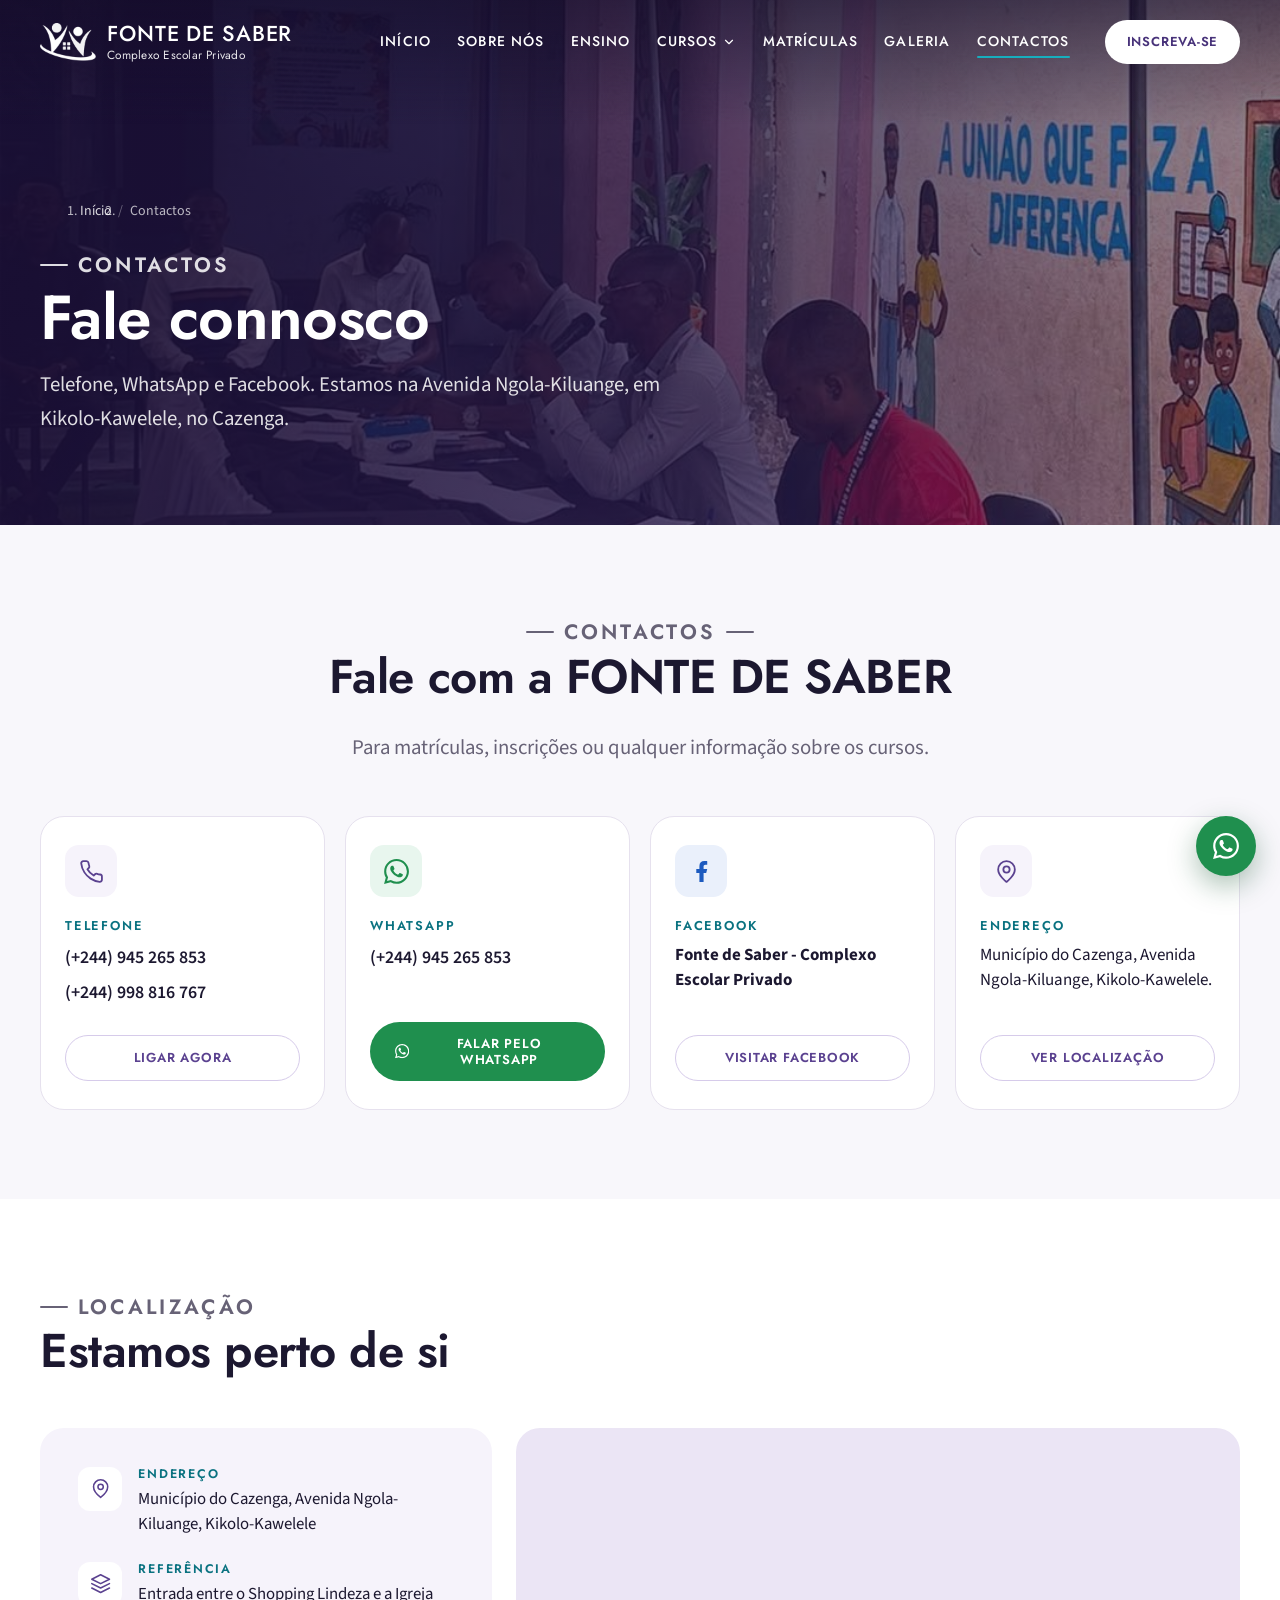
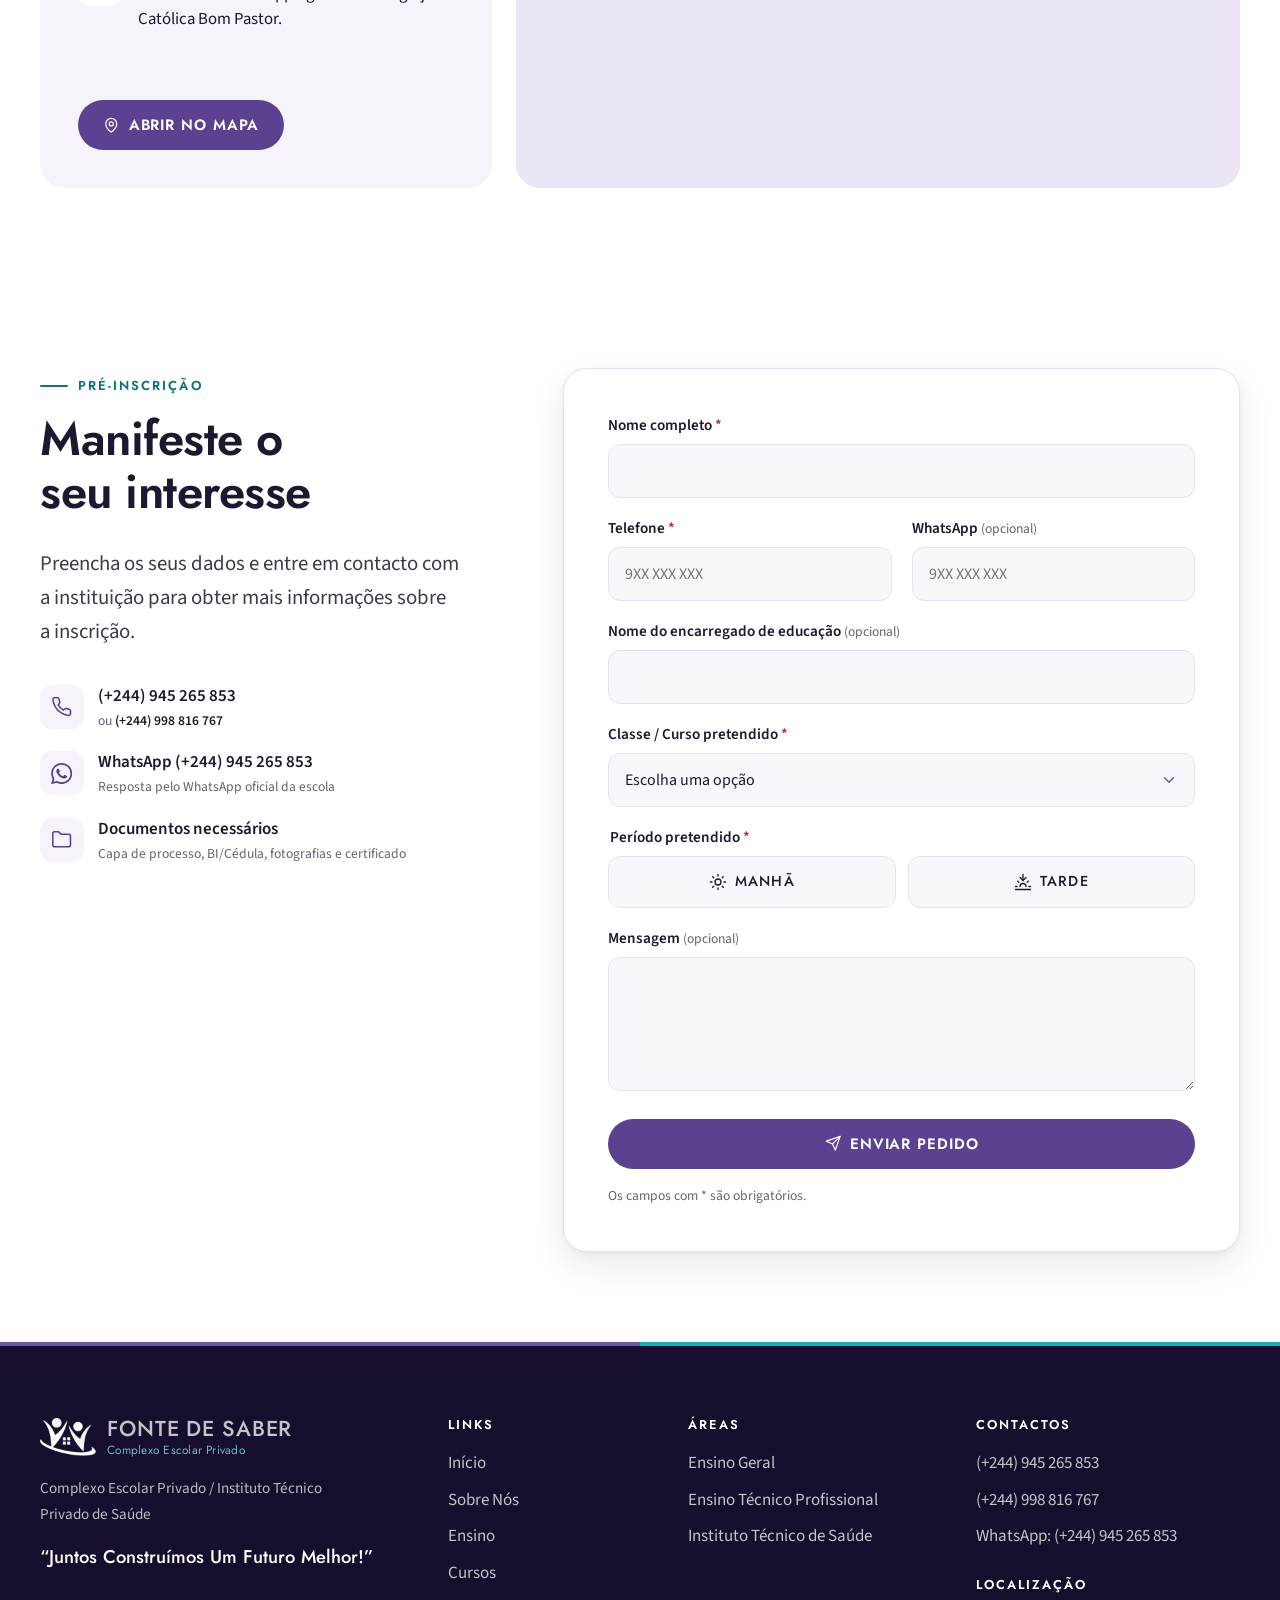
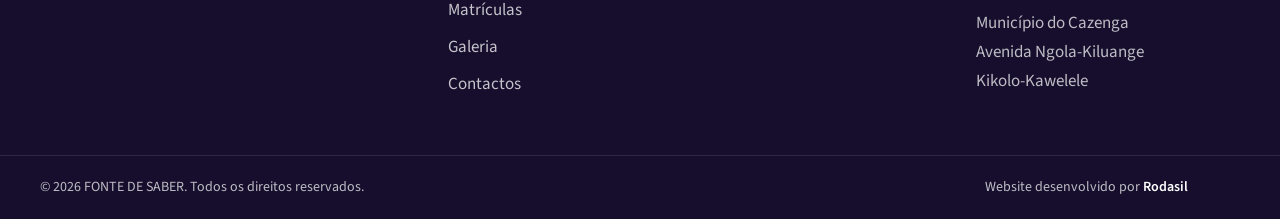
==== contactos/index.html @ 8ee9c996 "Demo do site FONTE DE SABER Co-Authored-By: Claude Opus 5.5 <noreply@anthropic.com>" ====
<!doctype html>
<html lang="pt">
<head>
  <meta charset="utf-8">
  <meta name="viewport" content="width=device-width, initial-scale=1">
  <meta name="robots" content="noindex, nofollow">
  <title>Contactos e Localização | FONTE DE SABER</title>
  <meta name="description" content="Contactos da FONTE DE SABER: (+244) 945 265 853, (+244) 998 816 767. Município do Cazenga, Avenida Ngola-Kiluange, Kikolo-Kawelele.">
  <meta name="keywords" content="Fonte de Saber, Complexo Escolar Privado, Instituto Técnico Privado de Saúde, Escola no Cazenga, Escola em Kikolo, Ensino no Cazenga, Análises Clínicas, Enfermagem, Farmácia, Gestão Empresarial, Redes e Sistemas Informáticos, Energia e Instalações Eléctricas">
  <link rel="canonical" href="https://dominio-a-definir.ao/contactos/">
  <meta name="theme-color" content="#3D2A6B">

  <!-- Open Graph -->
  <meta property="og:type" content="website">
  <meta property="og:locale" content="pt_AO">
  <meta property="og:site_name" content="FONTE DE SABER">
  <meta property="og:title" content="Contactos e Localização | FONTE DE SABER">
  <meta property="og:description" content="Contactos da FONTE DE SABER: (+244) 945 265 853, (+244) 998 816 767. Município do Cazenga, Avenida Ngola-Kiluange, Kikolo-Kawelele.">
  <meta property="og:url" content="https://dominio-a-definir.ao/contactos/">
  <meta property="og:image" content="https://dominio-a-definir.ao/assets/img/og-image.jpg">
  <meta name="twitter:card" content="summary_large_image">

  <link rel="icon" type="image/png" sizes="64x64" href="../assets/img/favicon-64.png">
  <link rel="apple-touch-icon" href="../assets/img/favicon-180.png">

  <link rel="preconnect" href="https://fonts.googleapis.com">
  <link rel="preconnect" href="https://fonts.gstatic.com" crossorigin>
  <link href="https://fonts.googleapis.com/css2?family=Jost:wght@400;500;600;700&family=Source+Sans+3:ital,wght@0,400;0,600;0,700;1,400&display=swap" rel="stylesheet">
  <link rel="stylesheet" href="../assets/css/style.css">

  <!-- Schema.org: EducationalOrganization (apenas dados oficiais fornecidos) -->
  <script type="application/ld+json">
  {
    "@context": "https://schema.org",
    "@type": "EducationalOrganization",
    "name": "FONTE DE SABER – Complexo Escolar Privado / Instituto Técnico Privado de Saúde",
    "alternateName": "FONTE DE SABER",
    "slogan": "Juntos Construímos Um Futuro Melhor!",
    "url": "https://dominio-a-definir.ao/",
    "logo": "https://dominio-a-definir.ao/assets/img/logo-full.png",
    "telephone": ["+244945265853", "+244998816767"],
    "address": {
      "@type": "PostalAddress",
      "streetAddress": "Avenida Ngola-Kiluange, Kikolo-Kawelele",
      "addressLocality": "Cazenga",
      "addressRegion": "Luanda",
      "addressCountry": "AO"
    },
    "hasOfferCatalog": {
      "@type": "OfferCatalog",
      "name": "Oferta académica",
      "itemListElement": [
        {"@type": "Course", "name": "Ensino Geral – Iniciação à 6ª Classe"},
        {"@type": "Course", "name": "Ensino Secundário – I Ciclo (7ª, 8ª e 9ª Classe)"},
        {"@type": "Course", "name": "Gestão Empresarial"},
        {"@type": "Course", "name": "Gestão de Redes e Sistemas Informáticos"},
        {"@type": "Course", "name": "Energia e Instalações Eléctricas"},
        {"@type": "Course", "name": "Análises Clínicas"},
        {"@type": "Course", "name": "Enfermagem"},
        {"@type": "Course", "name": "Farmácia"}
      ]
    }
  }
  </script>
</head>
<body>
  <a class="skip-link" href="#conteudo">Saltar para o conteúdo</a>
  <!-- Component: Icons (sprite SVG). Usar com <svg class="icon"><use href="#i-nome"/></svg>. Traços baseados em Lucide (licença ISC). -->
<svg xmlns="http://www.w3.org/2000/svg" style="display:none" aria-hidden="true">
  <symbol id="i-arrow" viewBox="0 0 24 24" fill="none" stroke="currentColor" stroke-width="2" stroke-linecap="round" stroke-linejoin="round"><path d="M5 12h14"/><path d="m12 5 7 7-7 7"/></symbol>
  <symbol id="i-book" viewBox="0 0 24 24" fill="none" stroke="currentColor" stroke-width="1.75" stroke-linecap="round" stroke-linejoin="round"><path d="M2 3h6a4 4 0 0 1 4 4v14a3 3 0 0 0-3-3H2z"/><path d="M22 3h-6a4 4 0 0 0-4 4v14a3 3 0 0 1 3-3h7z"/></symbol>
  <symbol id="i-cap" viewBox="0 0 24 24" fill="none" stroke="currentColor" stroke-width="1.75" stroke-linecap="round" stroke-linejoin="round"><path d="M22 10v6"/><path d="M2 10l10-5 10 5-10 5z"/><path d="M6 12v5c3 3 9 3 12 0v-5"/></symbol>
  <symbol id="i-briefcase" viewBox="0 0 24 24" fill="none" stroke="currentColor" stroke-width="1.75" stroke-linecap="round" stroke-linejoin="round"><rect x="2" y="7" width="20" height="14" rx="2"/><path d="M16 21V5a2 2 0 0 0-2-2h-4a2 2 0 0 0-2 2v16"/></symbol>
  <symbol id="i-chart" viewBox="0 0 24 24" fill="none" stroke="currentColor" stroke-width="1.75" stroke-linecap="round" stroke-linejoin="round"><path d="M3 3v18h18"/><path d="m7 15 4-4 3 3 6-6"/><path d="M15 8h5v5"/></symbol>
  <symbol id="i-network" viewBox="0 0 24 24" fill="none" stroke="currentColor" stroke-width="1.75" stroke-linecap="round" stroke-linejoin="round"><rect x="16" y="16" width="6" height="6" rx="1"/><rect x="2" y="16" width="6" height="6" rx="1"/><rect x="9" y="2" width="6" height="6" rx="1"/><path d="M5 16v-3a1 1 0 0 1 1-1h12a1 1 0 0 1 1 1v3"/><path d="M12 12V8"/></symbol>
  <symbol id="i-monitor" viewBox="0 0 24 24" fill="none" stroke="currentColor" stroke-width="1.75" stroke-linecap="round" stroke-linejoin="round"><rect x="2" y="3" width="20" height="14" rx="2"/><path d="M8 21h8"/><path d="M12 17v4"/></symbol>
  <symbol id="i-zap" viewBox="0 0 24 24" fill="none" stroke="currentColor" stroke-width="1.75" stroke-linecap="round" stroke-linejoin="round"><path d="M13 2 3 14h9l-1 8 10-12h-9l1-8z"/></symbol>
  <symbol id="i-heart" viewBox="0 0 24 24" fill="none" stroke="currentColor" stroke-width="1.75" stroke-linecap="round" stroke-linejoin="round"><path d="M19 14c1.49-1.46 3-3.21 3-5.5A5.5 5.5 0 0 0 16.5 3c-1.76 0-3 .5-4.5 2-1.5-1.5-2.74-2-4.5-2A5.5 5.5 0 0 0 2 8.5c0 2.3 1.5 4.05 3 5.5l7 7Z"/><path d="M3.22 12H9.5l.5-1 2 4.5 2-7 1.5 3.5h5.27"/></symbol>
  <symbol id="i-microscope" viewBox="0 0 24 24" fill="none" stroke="currentColor" stroke-width="1.75" stroke-linecap="round" stroke-linejoin="round"><path d="M6 18h8"/><path d="M3 22h18"/><path d="M14 22a7 7 0 1 0 0-14h-1"/><path d="M9 14h2"/><path d="M9 12a2 2 0 0 1-2-2V6h6v4a2 2 0 0 1-2 2Z"/><path d="M12 6V3a1 1 0 0 0-1-1H9a1 1 0 0 0-1 1v3"/></symbol>
  <symbol id="i-stethoscope" viewBox="0 0 24 24" fill="none" stroke="currentColor" stroke-width="1.75" stroke-linecap="round" stroke-linejoin="round"><path d="M4.8 2.3A.3.3 0 1 0 5 2H4a2 2 0 0 0-2 2v5a6 6 0 0 0 6 6 6 6 0 0 0 6-6V4a2 2 0 0 0-2-2h-1a.2.2 0 1 0 .3.3"/><path d="M8 15v1a6 6 0 0 0 6 6 6 6 0 0 0 6-6v-4"/><circle cx="20" cy="10" r="2"/></symbol>
  <symbol id="i-pill" viewBox="0 0 24 24" fill="none" stroke="currentColor" stroke-width="1.75" stroke-linecap="round" stroke-linejoin="round"><path d="m10.5 20.5 10-10a4.95 4.95 0 1 0-7-7l-10 10a4.95 4.95 0 1 0 7 7Z"/><path d="m8.5 8.5 7 7"/></symbol>
  <symbol id="i-phone" viewBox="0 0 24 24" fill="none" stroke="currentColor" stroke-width="1.75" stroke-linecap="round" stroke-linejoin="round"><path d="M22 16.92v3a2 2 0 0 1-2.18 2 19.79 19.79 0 0 1-8.63-3.07 19.5 19.5 0 0 1-6-6 19.79 19.79 0 0 1-3.07-8.67A2 2 0 0 1 4.11 2h3a2 2 0 0 1 2 1.72 12.84 12.84 0 0 0 .7 2.81 2 2 0 0 1-.45 2.11L8.09 9.91a16 16 0 0 0 6 6l1.27-1.27a2 2 0 0 1 2.11-.45 12.84 12.84 0 0 0 2.81.7A2 2 0 0 1 22 16.92z"/></symbol>
  <symbol id="i-pin" viewBox="0 0 24 24" fill="none" stroke="currentColor" stroke-width="1.75" stroke-linecap="round" stroke-linejoin="round"><path d="M20 10c0 6-8 12-8 12s-8-6-8-12a8 8 0 0 1 16 0Z"/><circle cx="12" cy="10" r="3"/></symbol>
  <symbol id="i-sun" viewBox="0 0 24 24" fill="none" stroke="currentColor" stroke-width="1.75" stroke-linecap="round" stroke-linejoin="round"><circle cx="12" cy="12" r="4"/><path d="M12 2v2M12 20v2M4.93 4.93l1.41 1.41M17.66 17.66l1.41 1.41M2 12h2M20 12h2M6.34 17.66l-1.41 1.41M19.07 4.93l-1.41 1.41"/></symbol>
  <symbol id="i-sunset" viewBox="0 0 24 24" fill="none" stroke="currentColor" stroke-width="1.75" stroke-linecap="round" stroke-linejoin="round"><path d="M12 10V2"/><path d="m4.93 10.93 1.41 1.41M2 18h2M20 18h2M19.07 10.93l-1.41 1.41M22 22H2"/><path d="m16 6-4 4-4-4"/><path d="M16 18a4 4 0 0 0-8 0"/></symbol>
  <symbol id="i-check" viewBox="0 0 24 24" fill="none" stroke="currentColor" stroke-width="2.25" stroke-linecap="round" stroke-linejoin="round"><path d="M20 6 9 17l-5-5"/></symbol>
  <symbol id="i-menu" viewBox="0 0 24 24" fill="none" stroke="currentColor" stroke-width="2" stroke-linecap="round"><path d="M4 7h16M4 12h16M4 17h16"/></symbol>
  <symbol id="i-x" viewBox="0 0 24 24" fill="none" stroke="currentColor" stroke-width="2" stroke-linecap="round"><path d="M18 6 6 18M6 6l12 12"/></symbol>
  <symbol id="i-chevron-down" viewBox="0 0 24 24" fill="none" stroke="currentColor" stroke-width="2" stroke-linecap="round" stroke-linejoin="round"><path d="m6 9 6 6 6-6"/></symbol>
  <symbol id="i-chevron-left" viewBox="0 0 24 24" fill="none" stroke="currentColor" stroke-width="2" stroke-linecap="round" stroke-linejoin="round"><path d="m15 18-6-6 6-6"/></symbol>
  <symbol id="i-chevron-right" viewBox="0 0 24 24" fill="none" stroke="currentColor" stroke-width="2" stroke-linecap="round" stroke-linejoin="round"><path d="m9 18 6-6-6-6"/></symbol>
  <symbol id="i-folder" viewBox="0 0 24 24" fill="none" stroke="currentColor" stroke-width="1.75" stroke-linecap="round" stroke-linejoin="round"><path d="M20 20a2 2 0 0 0 2-2V8a2 2 0 0 0-2-2h-7.9a2 2 0 0 1-1.69-.9L9.6 3.9A2 2 0 0 0 7.93 3H4a2 2 0 0 0-2 2v13a2 2 0 0 0 2 2Z"/></symbol>
  <symbol id="i-idcard" viewBox="0 0 24 24" fill="none" stroke="currentColor" stroke-width="1.75" stroke-linecap="round" stroke-linejoin="round"><rect x="2" y="5" width="20" height="14" rx="2"/><circle cx="8" cy="12" r="2"/><path d="M14 10h4M14 14h4"/></symbol>
  <symbol id="i-camera" viewBox="0 0 24 24" fill="none" stroke="currentColor" stroke-width="1.75" stroke-linecap="round" stroke-linejoin="round"><path d="M14.5 4h-5L7 7H4a2 2 0 0 0-2 2v9a2 2 0 0 0 2 2h16a2 2 0 0 0 2-2V9a2 2 0 0 0-2-2h-3l-2.5-3z"/><circle cx="12" cy="13" r="3"/></symbol>
  <symbol id="i-certificate" viewBox="0 0 24 24" fill="none" stroke="currentColor" stroke-width="1.75" stroke-linecap="round" stroke-linejoin="round"><path d="M15 2H6a2 2 0 0 0-2 2v16a2 2 0 0 0 2 2h12a2 2 0 0 0 2-2V7Z"/><path d="M14 2v4a2 2 0 0 0 2 2h4"/><circle cx="12" cy="13" r="2.5"/><path d="m10.5 15.2-.8 3.8 2.3-1.2 2.3 1.2-.8-3.8"/></symbol>
  <symbol id="i-users" viewBox="0 0 24 24" fill="none" stroke="currentColor" stroke-width="1.75" stroke-linecap="round" stroke-linejoin="round"><path d="M16 21v-2a4 4 0 0 0-4-4H6a4 4 0 0 0-4 4v2"/><circle cx="9" cy="7" r="4"/><path d="M22 21v-2a4 4 0 0 0-3-3.87M16 3.13a4 4 0 0 1 0 7.75"/></symbol>
  <symbol id="i-layers" viewBox="0 0 24 24" fill="none" stroke="currentColor" stroke-width="1.75" stroke-linecap="round" stroke-linejoin="round"><path d="m12 2 10 5-10 5L2 7z"/><path d="m2 17 10 5 10-5"/><path d="m2 12 10 5 10-5"/></symbol>
  <symbol id="i-blocks" viewBox="0 0 24 24" fill="none" stroke="currentColor" stroke-width="1.75" stroke-linecap="round" stroke-linejoin="round"><rect x="3" y="3" width="7" height="7" rx="1.5"/><rect x="14" y="3" width="7" height="7" rx="1.5"/><rect x="3" y="14" width="7" height="7" rx="1.5"/><rect x="14" y="14" width="7" height="7" rx="1.5"/></symbol>
  <symbol id="i-whatsapp" viewBox="0 0 24 24" fill="currentColor"><path d="M17.47 14.38c-.3-.15-1.76-.87-2.03-.97-.27-.1-.47-.15-.67.15-.2.3-.77.97-.94 1.16-.17.2-.35.22-.64.08-.3-.15-1.26-.46-2.39-1.48-.88-.79-1.48-1.76-1.65-2.06-.17-.3-.02-.46.13-.6.13-.14.3-.35.45-.52.15-.18.2-.3.3-.5.1-.2.05-.37-.03-.52-.07-.15-.67-1.61-.92-2.2-.24-.58-.49-.5-.67-.51h-.57c-.2 0-.52.07-.8.37-.27.3-1.04 1.02-1.04 2.48s1.07 2.88 1.21 3.07c.15.2 2.1 3.2 5.08 4.49.7.3 1.26.49 1.7.63.71.22 1.36.19 1.87.12.57-.09 1.76-.72 2-1.41.25-.7.25-1.29.18-1.41-.08-.13-.28-.2-.57-.35m-5.42 7.4A9.87 9.87 0 0 1 7.02 20.4l-.36-.21-3.74.98 1-3.65-.24-.37a9.86 9.86 0 0 1-1.51-5.26c0-5.45 4.44-9.88 9.89-9.88 2.64 0 5.12 1.03 6.99 2.9a9.83 9.83 0 0 1 2.89 6.99c0 5.45-4.44 9.88-9.89 9.88M20.46 3.49A11.82 11.82 0 0 0 12.05 0C5.5 0 .16 5.34.16 11.89c0 2.1.55 4.14 1.59 5.95L.06 24l6.3-1.65a11.88 11.88 0 0 0 5.69 1.45c6.55 0 11.89-5.34 11.89-11.89 0-3.18-1.24-6.17-3.48-8.42"/></symbol>
  <symbol id="i-facebook" viewBox="0 0 24 24" fill="currentColor"><path d="M14 13.5h2.5l1-4H14v-2c0-1.03 0-2 2-2h1.5V2.14C17.17 2.1 15.94 2 14.64 2 11.93 2 10 3.66 10 6.7v2.8H7v4h3V22h4z"/></symbol>
  <symbol id="i-send" viewBox="0 0 24 24" fill="none" stroke="currentColor" stroke-width="1.75" stroke-linecap="round" stroke-linejoin="round"><path d="m22 2-7 20-4-9-9-4z"/><path d="M22 2 11 13"/></symbol>
  <symbol id="i-expand" viewBox="0 0 24 24" fill="none" stroke="currentColor" stroke-width="1.75" stroke-linecap="round" stroke-linejoin="round"><path d="M15 3h6v6M9 21H3v-6M21 3l-7 7M3 21l7-7"/></symbol>
</svg>

  <!-- Component: Header + MobileMenu
     Transparente sobre o hero; ganha fundo sólido e sombra ao fazer scroll (classe .is-solid, ver main.js).
     WordPress: substituir pelo cabeçalho do tema / Elementor Header, mantendo as mesmas classes. -->
<header class="site-header" data-header>
  <div class="container site-header__inner">
    <a class="brand" href="../" aria-label="FONTE DE SABER – página inicial">
      <img class="brand__mark" src="../assets/img/logo-mark.png" alt="" width="56" height="38">
      <span class="brand__text">
        <span class="brand__name">FONTE DE SABER</span>
        <span class="brand__tag">Complexo Escolar Privado</span>
      </span>
    </a>

    <nav class="nav" aria-label="Navegação principal">
      <ul class="nav__list">
        <li><a class="nav__link" href="../">Início</a></li>
        <li><a class="nav__link" href="../sobre/">Sobre Nós</a></li>
        <li><a class="nav__link" href="../ensino/">Ensino</a></li>
        <li class="nav__item--drop">
          <button class="nav__link nav__drop-toggle" type="button" aria-expanded="false" aria-controls="menu-cursos">
            Cursos <svg class="icon icon--sm" aria-hidden="true"><use href="#i-chevron-down"/></svg>
          </button>
          <ul class="nav__dropdown" id="menu-cursos">
            <li><a href="../tecnico-profissional/"><svg class="icon" aria-hidden="true"><use href="#i-briefcase"/></svg><span><strong>Ensino Técnico Profissional</strong><small>Gestão, Informática e Electricidade</small></span></a></li>
            <li><a href="../saude/"><svg class="icon" aria-hidden="true"><use href="#i-heart"/></svg><span><strong>Instituto Técnico de Saúde</strong><small>Análises Clínicas, Enfermagem e Farmácia</small></span></a></li>
          </ul>
        </li>
        <li><a class="nav__link" href="../matriculas/">Matrículas</a></li>
        <li><a class="nav__link" href="../galeria/">Galeria</a></li>
        <li><a class="nav__link" href="../contactos/" aria-current="page">Contactos</a></li>
      </ul>
    </nav>

    <a class="btn btn--primary site-header__cta" href="../pre-inscricao/">Inscreva-se</a>

    <button class="nav-toggle" type="button" aria-expanded="false" aria-controls="mobile-menu" aria-label="Abrir menu">
      <svg class="icon nav-toggle__open" aria-hidden="true"><use href="#i-menu"/></svg>
      <svg class="icon nav-toggle__close" aria-hidden="true"><use href="#i-x"/></svg>
    </button>
  </div>

  <!-- Component: MobileMenu -->
  <div class="mobile-menu" id="mobile-menu" hidden>
    <nav aria-label="Navegação móvel">
      <ul class="mobile-menu__list">
        <li><a href="../">Início</a></li>
        <li><a href="../sobre/">Sobre Nós</a></li>
        <li><a href="../ensino/">Ensino</a></li>
        <li class="mobile-menu__group">
          <span class="mobile-menu__label">Cursos</span>
          <a href="../tecnico-profissional/">Ensino Técnico Profissional</a>
          <a href="../saude/">Instituto Técnico de Saúde</a>
        </li>
        <li><a href="../matriculas/">Matrículas</a></li>
        <li><a href="../galeria/">Galeria</a></li>
        <li><a href="../contactos/" aria-current="page">Contactos</a></li>
      </ul>
    </nav>
    <div class="mobile-menu__foot">
      <a class="btn btn--primary btn--block" href="../pre-inscricao/">Inscreva-se agora</a>
      <a class="mobile-menu__phone" href="tel:+244945265853"><svg class="icon" aria-hidden="true"><use href="#i-phone"/></svg> (+244) 945 265 853</a>
    </div>
  </div>
</header>


  <main id="conteudo" tabindex="-1">
<!-- Página: Contactos -->
<section class="page-hero" aria-labelledby="page-title">
  <!-- IMAGEM: atendimento durante a reunião com encarregados. Ideal: fotografia da fachada/entrada da escola. Substituir em assets/img/galeria/19-encarregados.jpg -->
  <img class="page-hero__bg" src="../assets/img/galeria/19-encarregados.jpg" alt="" width="1080" height="1350" fetchpriority="high" style="object-position:50% 40%">
  <div class="container">
    <ol class="breadcrumb" aria-label="Caminho"><li><a href="../">Início</a></li><li aria-current="page">Contactos</li></ol>
    <p class="eyebrow eyebrow--light">Contactos</p>
    <h1 id="page-title">Fale connosco</h1>
    <p>Telefone, WhatsApp e Facebook. Estamos na Avenida Ngola-Kiluange, em Kikolo-Kawelele, no Cazenga.</p>
  </div>
</section>

<!-- Secção: Contactos — 4 x ContactCard -->
<section class="section section--soft contact" id="contactos" aria-labelledby="contact-title">
  <div class="container">
    <div class="section-header section-header--center reveal">
      <p class="eyebrow">Contactos</p>
      <h2 id="contact-title">Fale com a FONTE DE SABER</h2>
      <p>Para matrículas, inscrições ou qualquer informação sobre os cursos.</p>
    </div>
    <div class="contact__grid">
      <article class="contact-card reveal">
        <span class="contact-card__icon"><svg class="icon" aria-hidden="true"><use href="#i-phone"/></svg></span>
        <h3>Telefone</h3>
        <a href="tel:+244945265853">(+244) 945 265 853</a>
        <a href="tel:+244998816767">(+244) 998 816 767</a>
        <span class="contact-card__spacer"></span>
        <a class="btn btn--outline" href="tel:+244945265853">Ligar agora</a>
      </article>
      <article class="contact-card contact-card--wa reveal" style="--d:.06s">
        <span class="contact-card__icon"><svg class="icon" aria-hidden="true"><use href="#i-whatsapp"/></svg></span>
        <h3>WhatsApp</h3>
        <a href="https://wa.me/244945265853" target="_blank" rel="noopener">(+244) 945 265 853</a>
        <span class="contact-card__spacer"></span>
        <a class="btn btn--wa" href="https://wa.me/244945265853?text=Ol%C3%A1%2C%20gostaria%20de%20obter%20informa%C3%A7%C3%B5es%20sobre%20as%20matr%C3%ADculas%20da%20FONTE%20DE%20SABER." target="_blank" rel="noopener"><svg class="icon" aria-hidden="true"><use href="#i-whatsapp"/></svg> Falar pelo WhatsApp</a>
      </article>
      <article class="contact-card contact-card--fb reveal" style="--d:.12s">
        <span class="contact-card__icon"><svg class="icon" aria-hidden="true"><use href="#i-facebook"/></svg></span>
        <h3>Facebook</h3>
        <p><strong>Fonte de Saber - Complexo Escolar Privado</strong></p>
        <span class="contact-card__spacer"></span>
        <!-- PLACEHOLDER: o URL da página de Facebook não foi fornecido. Este link abre a pesquisa do Facebook pelo nome
             da página. Substituir pelo endereço real (ex.: https://www.facebook.com/nome-da-pagina). -->
        <a class="btn btn--outline" href="https://www.facebook.com/search/top?q=Fonte%20de%20Saber%20-%20Complexo%20Escolar%20Privado" target="_blank" rel="noopener" data-placeholder="facebook-url">Visitar Facebook</a>
      </article>
      <article class="contact-card reveal" style="--d:.18s">
        <span class="contact-card__icon"><svg class="icon" aria-hidden="true"><use href="#i-pin"/></svg></span>
        <h3>Endereço</h3>
        <address>Município do Cazenga, Avenida Ngola-Kiluange, Kikolo-Kawelele.</address>
        <span class="contact-card__spacer"></span>
        <a class="btn btn--outline" href="../contactos/#localizacao">Ver localização</a>
      </article>
    </div>
  </div>
</section>

<!-- Secção: Localização (mapa por pesquisa de endereço — sem coordenadas inventadas) -->
<section class="section location" id="localizacao" aria-labelledby="location-title">
  <div class="container">
    <div class="section-header reveal">
      <p class="eyebrow">Localização</p>
      <h2 id="location-title">Estamos perto de si</h2>
    </div>
    <div class="location__grid">
      <div class="location__card reveal">
        <div class="location__item">
          <span class="location__item-icon"><svg class="icon" aria-hidden="true"><use href="#i-pin"/></svg></span>
          <div>
            <h3>Endereço</h3>
            <address>Município do Cazenga, Avenida Ngola-Kiluange, Kikolo-Kawelele</address>
          </div>
        </div>
        <div class="location__item">
          <span class="location__item-icon"><svg class="icon" aria-hidden="true"><use href="#i-layers"/></svg></span>
          <div>
            <h3>Referência</h3>
            <p>Entrada entre o Shopping Lindeza e a Igreja Católica Bom Pastor.</p>
          </div>
        </div>
        <a class="btn btn--primary" href="https://www.google.com/maps/search/?api=1&amp;query=Avenida%20Ngola%20Kiluange%2C%20Kikolo%2C%20Cazenga%2C%20Luanda%2C%20Angola" target="_blank" rel="noopener">
          <svg class="icon" aria-hidden="true"><use href="#i-pin"/></svg> Abrir no mapa
        </a>
      </div>
      <!-- MAPA: embed por pesquisa de texto. Quando a escola tiver a ficha no Google Maps,
           substituir o src pelo "Incorporar um mapa" da própria ficha. -->
      <div class="map reveal" style="--d:.08s">
        <iframe title="Mapa: Avenida Ngola-Kiluange, Kikolo, Cazenga, Luanda" src="https://www.google.com/maps?q=Avenida%20Ngola%20Kiluange%2C%20Kikolo%2C%20Cazenga%2C%20Luanda%2C%20Angola&amp;output=embed" loading="lazy" referrerpolicy="no-referrer-when-downgrade"></iframe>
      </div>
    </div>
  </div>
</section>

<!-- Secção: Formulário de pré-inscrição
     IMPORTANTE: apenas interface frontend — não existe envio para servidor.
     No WordPress, substituir o <form> por Contact Form 7 / WPForms / Elementor Form com os mesmos campos. -->
<section class="section" id="pre-inscricao" aria-labelledby="form-title">
  <div class="container form-wrap">
    <div class="form-aside reveal">
      <p class="eyebrow">Pré-inscrição</p>
      <h2 id="form-title">Manifeste o seu interesse</h2>
      <p class="lead">Preencha os seus dados e entre em contacto com a instituição para obter mais informações sobre a inscrição.</p>
      <ul class="form-aside__list">
        <li><span class="icon-box"><svg class="icon" aria-hidden="true"><use href="#i-phone"/></svg></span><div><a href="tel:+244945265853">(+244) 945 265 853</a><small>ou <a href="tel:+244998816767">(+244) 998 816 767</a></small></div></li>
        <li><span class="icon-box"><svg class="icon" aria-hidden="true"><use href="#i-whatsapp"/></svg></span><div><a href="https://wa.me/244945265853" target="_blank" rel="noopener">WhatsApp (+244) 945 265 853</a><small>Resposta pelo WhatsApp oficial da escola</small></div></li>
        <li><span class="icon-box"><svg class="icon" aria-hidden="true"><use href="#i-folder"/></svg></span><div><a href="../matriculas/#requisitos">Documentos necessários</a><small>Capa de processo, BI/Cédula, fotografias e certificado</small></div></li>
      </ul>
    </div>

    <div class="form-card reveal" style="--d:.08s">
      <form data-preinscricao novalidate>
        <div class="form-grid">
          <div class="field field--full">
            <label for="f-nome">Nome completo <span class="req" aria-hidden="true">*</span></label>
            <input id="f-nome" name="nome" type="text" autocomplete="name" required aria-describedby="e-nome">
            <span class="field__error" id="e-nome" data-error="nome" aria-live="polite"></span>
          </div>
          <div class="field">
            <label for="f-telefone">Telefone <span class="req" aria-hidden="true">*</span></label>
            <input id="f-telefone" name="telefone" type="tel" inputmode="tel" autocomplete="tel" placeholder="9XX XXX XXX" required aria-describedby="e-telefone">
            <span class="field__error" id="e-telefone" data-error="telefone" aria-live="polite"></span>
          </div>
          <div class="field">
            <label for="f-whatsapp">WhatsApp <span class="opt">(opcional)</span></label>
            <input id="f-whatsapp" name="whatsapp" type="tel" inputmode="tel" placeholder="9XX XXX XXX">
          </div>
          <div class="field field--full">
            <label for="f-encarregado">Nome do encarregado de educação <span class="opt">(opcional)</span></label>
            <input id="f-encarregado" name="encarregado" type="text" autocomplete="off">
          </div>
          <div class="field field--full">
            <label for="f-curso">Classe / Curso pretendido <span class="req" aria-hidden="true">*</span></label>
            <select id="f-curso" name="curso" required aria-describedby="e-curso">
              <option value="">Escolha uma opção</option>
              <optgroup label="Jardim de Infância e Ensino Primário">
                <option>Iniciação</option><option>1ª Classe</option><option>2ª Classe</option><option>3ª Classe</option><option>4ª Classe</option><option>5ª Classe</option><option>6ª Classe</option>
              </optgroup>
              <optgroup label="Ensino Secundário — I Ciclo">
                <option>7ª Classe</option><option>8ª Classe</option><option>9ª Classe</option>
              </optgroup>
              <optgroup label="Ensino Médio Técnico Profissional">
                <option>Gestão Empresarial</option><option>Gestão de Redes e Sistemas Informáticos</option><option>Energia e Instalações Eléctricas</option>
              </optgroup>
              <optgroup label="Instituto Técnico Privado de Saúde">
                <option>Análises Clínicas</option><option>Enfermagem</option><option>Farmácia</option>
              </optgroup>
            </select>
            <span class="field__error" id="e-curso" data-error="curso" aria-live="polite"></span>
          </div>
          <fieldset class="field field--full">
            <legend>Período pretendido <span class="req" aria-hidden="true">*</span></legend>
            <div class="radio-group">
              <label class="radio-card"><input type="radio" name="periodo" value="Manhã"><span><svg class="icon" aria-hidden="true"><use href="#i-sun"/></svg> Manhã</span></label>
              <label class="radio-card"><input type="radio" name="periodo" value="Tarde"><span><svg class="icon" aria-hidden="true"><use href="#i-sunset"/></svg> Tarde</span></label>
            </div>
            <span class="field__error" data-error="periodo" aria-live="polite"></span>
          </fieldset>
          <div class="field field--full">
            <label for="f-mensagem">Mensagem <span class="opt">(opcional)</span></label>
            <textarea id="f-mensagem" name="mensagem" rows="4"></textarea>
          </div>
        </div>
        <div class="form-actions">
          <button class="btn btn--primary btn--block" type="submit"><svg class="icon" aria-hidden="true"><use href="#i-send"/></svg> Enviar pedido</button>
          <p class="form-note">Os campos com <span class="req">*</span> são obrigatórios.</p>
        </div>
      </form>

      <div class="form-success" data-preinscricao-ok hidden role="status">
        <span class="form-success__icon"><svg class="icon" aria-hidden="true"><use href="#i-check"/></svg></span>
        <h3>Pedido registado</h3>
        <p>Obrigado pelo seu interesse na FONTE DE SABER. Entraremos em contacto consigo através dos dados fornecidos.</p>
        <div class="btn-row">
          <a class="btn btn--wa" href="https://wa.me/244945265853" target="_blank" rel="noopener" data-preinscricao-wa><svg class="icon" aria-hidden="true"><use href="#i-whatsapp"/></svg> Enviar também pelo WhatsApp</a>
          <button class="btn btn--outline" type="button" data-preinscricao-reset>Novo pedido</button>
        </div>
      </div>
    </div>
  </div>
</section>


  </main>

  <!-- Component: Footer -->
<footer class="site-footer">
  <div class="container site-footer__grid">
    <div class="site-footer__brand">
      <a class="brand brand--footer" href="../" aria-label="FONTE DE SABER – página inicial">
        <img class="brand__mark" src="../assets/img/logo-mark.png" alt="" width="56" height="38" loading="lazy">
        <span class="brand__text">
          <span class="brand__name">FONTE DE SABER</span>
          <span class="brand__tag">Complexo Escolar Privado</span>
        </span>
      </a>
      <p class="site-footer__desc">Complexo Escolar Privado / Instituto Técnico Privado de Saúde</p>
      <p class="site-footer__slogan">“Juntos Construímos Um Futuro Melhor!”</p>
    </div>

    <nav class="site-footer__col" aria-label="Links do rodapé">
      <h2 class="site-footer__title">Links</h2>
      <ul>
        <li><a href="../">Início</a></li>
        <li><a href="../sobre/">Sobre Nós</a></li>
        <li><a href="../ensino/">Ensino</a></li>
        <li><a href="../ensino/#cursos">Cursos</a></li>
        <li><a href="../matriculas/">Matrículas</a></li>
        <li><a href="../galeria/">Galeria</a></li>
        <li><a href="../contactos/">Contactos</a></li>
      </ul>
    </nav>

    <div class="site-footer__col">
      <h2 class="site-footer__title">Áreas</h2>
      <ul>
        <li><a href="../ensino/">Ensino Geral</a></li>
        <li><a href="../tecnico-profissional/">Ensino Técnico Profissional</a></li>
        <li><a href="../saude/">Instituto Técnico de Saúde</a></li>
      </ul>
    </div>

    <div class="site-footer__col">
      <h2 class="site-footer__title">Contactos</h2>
      <ul>
        <li><a href="tel:+244945265853">(+244) 945 265 853</a></li>
        <li><a href="tel:+244998816767">(+244) 998 816 767</a></li>
        <li><a href="https://wa.me/244945265853" target="_blank" rel="noopener">WhatsApp: (+244) 945 265 853</a></li>
      </ul>
      <h2 class="site-footer__title site-footer__title--spaced">Localização</h2>
      <address>
        Município do Cazenga<br>
        Avenida Ngola-Kiluange<br>
        Kikolo-Kawelele
      </address>
    </div>
  </div>

  <div class="site-footer__bottom">
    <div class="container site-footer__bottom-inner">
      <p>© 2026 FONTE DE SABER. Todos os direitos reservados.</p>
      <p>Website desenvolvido por <strong>Rodasil</strong></p>
    </div>
  </div>
</footer>

  <!-- Component: WhatsAppButton (flutuante). Número oficial: 244945265853 -->
<a class="wa-float" href="https://wa.me/244945265853?text=Ol%C3%A1%2C%20gostaria%20de%20obter%20informa%C3%A7%C3%B5es%20sobre%20as%20matr%C3%ADculas%20da%20FONTE%20DE%20SABER." target="_blank" rel="noopener" aria-label="Falar pelo WhatsApp com a FONTE DE SABER">
  <svg class="icon" aria-hidden="true"><use href="#i-whatsapp"/></svg>
  <span class="wa-float__label">WhatsApp</span>
</a>


  <script src="../assets/js/main.js" defer></script>
</body>
</html>
---- assets/css/style.css ----
/* ==========================================================================
   FONTE DE SABER — estilos globais
   Estrutura:
     1. Tokens (cores, tipografia, espaçamento)  -> colar em "CSS Adicional" no WordPress
     2. Base / reset
     3. Utilitários e componentes base (container, botões, SectionHeader)
     4. Header + MobileMenu
     5. Secções (prefixo por secção: .hero, .intro, .areas, ...)
     6. Footer, WhatsAppButton, Lightbox
     7. Animações e acessibilidade
   ========================================================================== */

/* 1. TOKENS ---------------------------------------------------------------- */
:root {
  /* Cores extraídas do logótipo */
  --purple-50: #f6f3fb;
  --purple-100: #ebe5f5;
  --purple-200: #d6cbea;
  --purple-500: #6e54a4;   /* roxo do logótipo */
  --purple-600: #5b4290;
  --purple-700: #48337a;
  --purple-800: #34245c;
  --purple-900: #221641;
  --teal-50: #ebf8f9;
  --teal-100: #cfeff2;
  --teal-300: #74d0da;
  --teal-500: #17aebe;     /* turquesa do logótipo */
  --teal-600: #0e93a2;
  --teal-700: #0a7280;
  --teal-900: #063b44;

  --ink: #1c1830;
  --text: #3d394d;
  --muted: #676276;
  --line: #e6e1ee;
  --bg: #ffffff;
  --bg-soft: #f8f7fb;
  --white: #ffffff;

  /* Tipografia */
  --font-head: "Jost", "Futura", "Century Gothic", system-ui, sans-serif;
  --font-body: "Source Sans 3", "Segoe UI", system-ui, -apple-system, sans-serif;
  --fs-sm: 0.9375rem;
  --fs-base: 1.0625rem;
  --fs-lg: clamp(1.125rem, 0.4vw + 1.05rem, 1.3rem);
  --fs-h4: 1.25rem;
  --fs-h3: clamp(1.35rem, 0.6vw + 1.2rem, 1.6rem);
  --fs-h2: clamp(1.95rem, 2.2vw + 1.2rem, 3rem);
  --fs-h1: clamp(2.45rem, 4.6vw + 1rem, 4.75rem);

  /* Espaçamento e forma */
  --gutter: 16px;
  --container: 1200px;
  --section-y: clamp(4.5rem, 7vw, 7.5rem);
  --radius-sm: 10px;
  --radius: 16px;
  --radius-lg: 24px;
  --shadow-sm: 0 1px 2px rgba(28, 24, 48, .06), 0 2px 8px rgba(28, 24, 48, .05);
  --shadow: 0 2px 6px rgba(28, 24, 48, .05), 0 14px 34px rgba(34, 22, 65, .09);
  --shadow-lg: 0 24px 60px rgba(34, 22, 65, .18);
  --header-h: 68px;
  --ease: cubic-bezier(.2, .7, .2, 1);
}
@media (min-width: 768px) { :root { --gutter: 32px; } }
@media (min-width: 1120px) { :root { --header-h: 84px; } }

/* 2. BASE ------------------------------------------------------------------ */
*, *::before, *::after { box-sizing: border-box; }
html { -webkit-text-size-adjust: 100%; scroll-behavior: smooth; scroll-padding-top: calc(var(--header-h) + 16px); }
body {
  margin: 0;
  font-family: var(--font-body);
  font-size: var(--fs-base);
  line-height: 1.65;
  color: var(--text);
  background: var(--bg);
  -webkit-font-smoothing: antialiased;
  text-rendering: optimizeLegibility;
  overflow-x: hidden;
}
img, svg, video, iframe { display: block; max-width: 100%; }
img { height: auto; }
h1, h2, h3, h4 { font-family: var(--font-head); color: var(--ink); line-height: 1.12; margin: 0 0 .6em; font-weight: 600; letter-spacing: -0.01em; text-wrap: balance; }
p { margin: 0 0 1em; text-wrap: pretty; }
a { color: var(--purple-600); text-decoration-thickness: 1px; text-underline-offset: 3px; }
ul { padding: 0; margin: 0; list-style: none; }
address { font-style: normal; }
button { font: inherit; color: inherit; cursor: pointer; }
main:focus { outline: none; }
:focus-visible { outline: 3px solid var(--teal-500); outline-offset: 3px; border-radius: 4px; }

.icon { width: 1.25em; height: 1.25em; flex: none; }
.icon--sm { width: 1em; height: 1em; }
.visually-hidden { position: absolute !important; width: 1px; height: 1px; padding: 0; margin: -1px; overflow: hidden; clip: rect(0 0 0 0); white-space: nowrap; border: 0; }
.skip-link { position: absolute; left: 16px; top: -60px; z-index: 200; background: var(--purple-700); color: #fff; padding: 10px 16px; border-radius: 8px; transition: top .2s; }
.skip-link:focus { top: 12px; }

/* 3. COMPONENTES BASE ------------------------------------------------------ */
.container { width: 100%; max-width: calc(var(--container) + var(--gutter) * 2); margin-inline: auto; padding-inline: var(--gutter); }
.section { padding-block: var(--section-y); position: relative; }
.section--soft { background: var(--bg-soft); }
.section--tight-top { padding-top: calc(var(--section-y) * .5); }

/* SectionHeader */
.eyebrow {
  display: inline-flex; align-items: center; gap: .6rem;
  font-family: var(--font-head); font-weight: 600; font-size: .8125rem;
  letter-spacing: .16em; text-transform: uppercase; color: var(--teal-700);
  margin: 0 0 1rem;
}
.eyebrow::before { content: ""; width: 28px; height: 2px; border-radius: 2px; background: currentColor; }
.eyebrow--light { color: var(--teal-300); }
.section-header { max-width: 720px; margin-bottom: clamp(2.25rem, 4vw, 3.5rem); }
.section-header--center { margin-inline: auto; text-align: center; }
.section-header--center .eyebrow::after { content: ""; width: 28px; height: 2px; border-radius: 2px; background: currentColor; }
.section-header h2 { font-size: var(--fs-h2); }
.section-header p { font-size: var(--fs-lg); color: var(--muted); margin: 0; }
.lead { font-size: var(--fs-lg); color: var(--text); }

/* Botões */
.btn {
  --btn-bg: var(--purple-600); --btn-fg: #fff; --btn-bd: transparent;
  display: inline-flex; align-items: center; justify-content: center; gap: .55rem;
  min-height: 50px; padding: .8rem 1.5rem;
  font-family: var(--font-head); font-weight: 600; font-size: .9375rem; letter-spacing: .06em; text-transform: uppercase;
  text-decoration: none; line-height: 1.2; text-align: center;
  color: var(--btn-fg); background: var(--btn-bg); border: 1.5px solid var(--btn-bd); border-radius: 999px;
  transition: background-color .25s var(--ease), color .25s var(--ease), border-color .25s var(--ease), transform .25s var(--ease), box-shadow .25s var(--ease);
}
.btn:hover { transform: translateY(-1px); }
.btn .icon { width: 1.1em; height: 1.1em; transition: transform .25s var(--ease); }
.btn:hover .icon--arrow { transform: translateX(3px); }
.btn--primary:hover { --btn-bg: var(--purple-700); box-shadow: 0 10px 24px rgba(72, 51, 122, .28); }
.btn--teal { --btn-bg: var(--teal-700); }
.btn--teal:hover { --btn-bg: #08606c; box-shadow: 0 10px 24px rgba(10, 114, 128, .28); }
.btn--outline { --btn-bg: transparent; --btn-fg: var(--purple-600); --btn-bd: var(--purple-200); }
.btn--outline:hover { --btn-bg: var(--purple-50); --btn-bd: var(--purple-500); }
.btn--ghost { --btn-bg: rgba(255, 255, 255, .06); --btn-fg: #fff; --btn-bd: rgba(255, 255, 255, .55); backdrop-filter: blur(4px); }
.btn--ghost:hover { --btn-bg: #fff; --btn-fg: var(--purple-800); --btn-bd: #fff; }
.btn--white { --btn-bg: #fff; --btn-fg: var(--purple-700); }
.btn--white:hover { --btn-bg: var(--purple-50); }
.btn--wa { --btn-bg: #1f8f4e; }
.btn--wa:hover { --btn-bg: #187a42; box-shadow: 0 10px 24px rgba(31, 143, 78, .28); }
.btn--block { width: 100%; }
.btn-row { display: flex; flex-wrap: wrap; gap: .75rem; }
@media (max-width: 479px) { .btn-row > .btn { width: 100%; } }

/* Link com seta + underline animado */
.link-arrow {
  display: inline-flex; align-items: center; gap: .45rem;
  font-family: var(--font-head); font-weight: 600; font-size: .875rem; letter-spacing: .08em; text-transform: uppercase;
  color: var(--purple-600); text-decoration: none; position: relative; padding-block: 4px;
}
.link-arrow::after { content: ""; position: absolute; left: 0; bottom: 0; height: 1.5px; width: 100%; background: currentColor; transform: scaleX(0); transform-origin: left; transition: transform .3s var(--ease); }
.link-arrow:hover::after { transform: scaleX(1); }
.link-arrow .icon { width: 1.05em; height: 1.05em; transition: transform .25s var(--ease); }
.link-arrow:hover .icon { transform: translateX(3px); }

/* Imagem com zoom suave */
.media { position: relative; overflow: hidden; border-radius: var(--radius-lg); background: var(--purple-100); }
.media img { width: 100%; height: 100%; object-fit: cover; transition: transform .9s var(--ease); }
.media:hover img { transform: scale(1.035); }

/* Arco do logótipo, usado como motivo gráfico */
.swoosh { position: absolute; pointer-events: none; color: var(--teal-500); }

/* 4. HEADER ---------------------------------------------------------------- */
.site-header {
  position: fixed; inset: 0 0 auto; z-index: 100;
  height: var(--header-h);
  color: #fff;
  transition: background-color .35s var(--ease), box-shadow .35s var(--ease), color .35s var(--ease);
}
.site-header::before { /* leve sombreado para legibilidade sobre a fotografia */
  content: ""; position: absolute; inset: 0 0 -40px; z-index: -1; pointer-events: none;
  background: linear-gradient(180deg, rgba(20, 12, 40, .55), rgba(20, 12, 40, 0));
  transition: opacity .35s var(--ease);
}
.site-header.is-solid, .site-header.menu-open { background: rgba(255, 255, 255, .97); color: var(--ink); box-shadow: 0 1px 0 var(--line), 0 8px 24px rgba(28, 24, 48, .06); }
/* backdrop-filter só sem menu aberto: senão o .mobile-menu (position: fixed) fica preso ao header */
.site-header.is-solid:not(.menu-open) { backdrop-filter: saturate(1.4) blur(10px); }
.site-header.menu-open { background: #fff; }
.site-header.is-solid::before, .site-header.menu-open::before { opacity: 0; }
.site-header__inner { height: 100%; display: flex; align-items: center; gap: 1.5rem; }

.brand { display: inline-flex; align-items: center; gap: .7rem; color: inherit; text-decoration: none; flex: none; }
.brand__mark { width: 48px; height: auto; transition: filter .35s var(--ease); }
.site-header:not(.is-solid):not(.menu-open) .brand__mark { filter: brightness(0) invert(1); }
.brand__text { display: flex; flex-direction: column; line-height: 1.05; }
.brand__name { font-family: var(--font-head); font-weight: 500; font-size: 1.2rem; letter-spacing: .04em; color: inherit; }
.site-header.is-solid .brand__name, .site-header.menu-open .brand__name { color: var(--purple-500); }
.brand__tag { font-family: var(--font-head); font-size: .74rem; letter-spacing: .02em; opacity: .9; margin-top: 3px; }
.site-header.is-solid .brand__tag, .site-header.menu-open .brand__tag { color: var(--teal-700); opacity: 1; }
@media (min-width: 1120px) { .brand__mark { width: 56px; } .brand__name { font-size: 1.35rem; } }

.nav { display: none; margin-left: auto; }
.nav__list { display: flex; align-items: center; gap: .25rem; }
.nav__link {
  position: relative; display: inline-flex; align-items: center; gap: .3rem;
  padding: .55rem .7rem; background: none; border: 0;
  font-family: var(--font-head); font-weight: 500; font-size: .875rem; letter-spacing: .08em; text-transform: uppercase;
  color: inherit; text-decoration: none;
}
.nav__link::after { content: ""; position: absolute; left: .7rem; right: .7rem; bottom: .25rem; height: 2px; border-radius: 2px; background: var(--teal-500); transform: scaleX(0); transform-origin: left; transition: transform .3s var(--ease); }
.nav__link:hover::after, .nav__link[aria-current="page"]::after { transform: scaleX(1); }
.nav__drop-toggle .icon { transition: transform .25s var(--ease); }
.nav__item--drop { position: relative; }
.nav__item--drop:hover .nav__drop-toggle .icon, .nav__drop-toggle[aria-expanded="true"] .icon { transform: rotate(180deg); }
.nav__dropdown {
  position: absolute; top: calc(100% + 10px); left: 50%; width: 330px; padding: .5rem;
  background: #fff; color: var(--ink); border-radius: var(--radius); box-shadow: var(--shadow-lg); border: 1px solid var(--line);
  opacity: 0; visibility: hidden; transform: translate(-50%, 6px); transition: opacity .2s, transform .2s var(--ease), visibility .2s;
}
.nav__dropdown::before { content: ""; position: absolute; inset: -12px 0 auto; height: 12px; }
.nav__item--drop:hover .nav__dropdown, .nav__item--drop:focus-within .nav__dropdown, .nav__dropdown.is-open { opacity: 1; visibility: visible; transform: translate(-50%, 0); }
.nav__dropdown a { display: flex; gap: .85rem; align-items: flex-start; padding: .8rem .9rem; border-radius: 12px; text-decoration: none; color: inherit; transition: background-color .2s; }
.nav__dropdown a:hover { background: var(--purple-50); }
.nav__dropdown .icon { width: 22px; height: 22px; color: var(--teal-700); margin-top: 2px; }
.nav__dropdown strong { display: block; font-family: var(--font-head); font-weight: 600; font-size: .98rem; color: var(--ink); }
.nav__dropdown small { display: block; font-size: .85rem; color: var(--muted); line-height: 1.4; }

.site-header__cta { display: none; min-height: 44px; padding: .6rem 1.3rem; font-size: .8125rem; }
.site-header:not(.is-solid):not(.menu-open) .site-header__cta { --btn-bg: #fff; --btn-fg: var(--purple-700); }

.nav-toggle { margin-left: auto; display: inline-grid; place-items: center; width: 46px; height: 46px; border-radius: 12px; border: 1px solid rgba(255,255,255,.35); background: rgba(255,255,255,.08); color: inherit; }
.site-header.is-solid .nav-toggle, .site-header.menu-open .nav-toggle { border-color: var(--line); background: #fff; }
.nav-toggle .icon { width: 24px; height: 24px; }
.nav-toggle__close, .nav-toggle[aria-expanded="true"] .nav-toggle__open { display: none; }
.nav-toggle[aria-expanded="true"] .nav-toggle__close { display: block; }

@media (min-width: 1120px) {
  .nav { display: block; }
  .site-header__cta { display: inline-flex; }
  .nav-toggle { display: none; }
}

/* MobileMenu */
.mobile-menu {
  position: fixed; top: var(--header-h); left: 0; right: 0; bottom: 0;
  background: #fff; color: var(--ink); overflow-y: auto; overscroll-behavior: contain;
  padding: 1rem var(--gutter) 2rem; border-top: 1px solid var(--line);
  display: flex; flex-direction: column; justify-content: space-between; gap: 2rem;
  animation: menuIn .3s var(--ease);
}
.mobile-menu[hidden] { display: none; }
@keyframes menuIn { from { opacity: 0; transform: translateY(-8px); } }
.mobile-menu__list > li { border-bottom: 1px solid var(--line); }
.mobile-menu__list a { display: block; padding: .95rem .25rem; font-family: var(--font-head); font-weight: 500; font-size: 1.2rem; color: var(--ink); text-decoration: none; }
.mobile-menu__list a[aria-current="page"] { color: var(--purple-600); }
.mobile-menu__group { padding-bottom: .5rem; }
.mobile-menu__label { display: block; padding: .95rem .25rem .25rem; font-family: var(--font-head); font-size: .78rem; letter-spacing: .16em; text-transform: uppercase; color: var(--teal-700); font-weight: 600; }
.mobile-menu__group a { padding: .55rem .25rem .55rem 1rem; font-size: 1.05rem; color: var(--text); border-left: 2px solid var(--teal-100); }
.mobile-menu__foot { display: grid; gap: 1rem; }
.mobile-menu__phone { display: inline-flex; gap: .5rem; align-items: center; justify-content: center; color: var(--purple-700); font-weight: 600; text-decoration: none; padding: .5rem; }
body.no-scroll { overflow: hidden; }

/* 5. SECÇÕES --------------------------------------------------------------- */

/* Hero (página inicial) */
.hero {
  position: relative; isolation: isolate; color: #fff;
  min-height: min(100svh, 980px); display: flex; flex-direction: column; justify-content: flex-end;
  padding-top: calc(var(--header-h) + 3rem);
  background: var(--purple-900);
}
.hero__bg { position: absolute; inset: 0; width: 100%; height: 100%; object-fit: cover; object-position: 50% 30%; z-index: -2; }
.hero::before {
  content: ""; position: absolute; inset: 0; z-index: -1;
  background:
    linear-gradient(90deg, rgba(26, 15, 52, .92) 0%, rgba(34, 22, 65, .78) 38%, rgba(34, 22, 65, .25) 75%, rgba(34, 22, 65, .1) 100%),
    linear-gradient(0deg, rgba(20, 12, 40, .85) 0%, rgba(20, 12, 40, 0) 45%);
}
@media (max-width: 767px) {
  .hero::before { background: linear-gradient(180deg, rgba(26, 15, 52, .55) 0%, rgba(26, 15, 52, .72) 40%, rgba(22, 13, 45, .95) 100%); }
}
.hero__content { padding-bottom: clamp(2.5rem, 6vw, 4.5rem); }
.hero__content > * { max-width: 680px; }
.hero__title { font-size: var(--fs-h1); color: #fff; font-weight: 600; letter-spacing: -0.02em; margin-bottom: 1.25rem; }
.hero__title em { font-style: normal; color: var(--teal-300); }
.hero__lead { font-size: clamp(1.125rem, .6vw + 1rem, 1.35rem); color: rgba(255, 255, 255, .9); max-width: 560px; margin-bottom: .75rem; }
.hero__areas { font-family: var(--font-head); font-weight: 500; letter-spacing: .06em; color: rgba(255, 255, 255, .78); margin-bottom: 2rem; }
.hero__areas span { color: var(--teal-300); padding-inline: .35rem; }
.hero__badges { border-top: 1px solid rgba(255, 255, 255, .16); background: rgba(20, 12, 40, .35); backdrop-filter: blur(6px); }
.hero__badges ul { display: grid; grid-template-columns: 1fr; }
.hero__badges li { display: flex; align-items: center; gap: .85rem; padding: 1rem 0; font-family: var(--font-head); font-weight: 500; font-size: 1rem; letter-spacing: .02em; }
.hero__badges li + li { border-top: 1px solid rgba(255, 255, 255, .12); }
.hero__badge-icon { display: grid; place-items: center; width: 40px; height: 40px; border-radius: 50%; background: rgba(23, 174, 190, .18); color: var(--teal-300); flex: none; }
.hero__badge-icon .icon { width: 20px; height: 20px; }
@media (min-width: 768px) {
  .hero__badges ul { grid-template-columns: repeat(3, 1fr); }
  .hero__badges li { padding: 1.4rem 1rem; justify-content: center; }
  .hero__badges li + li { border-top: 0; border-left: 1px solid rgba(255, 255, 255, .14); }
}

/* PageHero (páginas internas) */
.page-hero {
  position: relative; isolation: isolate; color: #fff; background: var(--purple-900);
  padding: calc(var(--header-h) + clamp(3.5rem, 8vw, 6.5rem)) 0 clamp(3.5rem, 7vw, 5.5rem);
  overflow: hidden;
}
.page-hero__bg { position: absolute; inset: 0; width: 100%; height: 100%; object-fit: cover; z-index: -2; object-position: 50% 35%; }
.page-hero::before { content: ""; position: absolute; inset: 0; z-index: -1; background: linear-gradient(100deg, rgba(26, 15, 52, .94) 0%, rgba(34, 22, 65, .8) 50%, rgba(34, 22, 65, .45) 100%); }
.page-hero--teal { background: var(--teal-900); }
.page-hero--teal::before { background: linear-gradient(100deg, rgba(4, 44, 51, .95) 0%, rgba(6, 59, 68, .82) 50%, rgba(6, 59, 68, .4) 100%); }
.page-hero h1 { color: #fff; font-size: clamp(2.2rem, 3.6vw + 1rem, 3.9rem); max-width: 820px; margin-bottom: 1rem; }
.page-hero p { font-size: var(--fs-lg); color: rgba(255, 255, 255, .86); max-width: 640px; margin: 0; }
.breadcrumb { display: flex; flex-wrap: wrap; gap: .4rem; font-size: .875rem; margin-bottom: 1.5rem; color: rgba(255, 255, 255, .7); }
.breadcrumb a { color: rgba(255, 255, 255, .85); text-decoration: none; }
.breadcrumb a:hover { color: #fff; text-decoration: underline; }
.breadcrumb li + li::before { content: "/"; margin-right: .4rem; opacity: .5; }

/* Intro / Apresentação */
.intro__grid { display: grid; gap: clamp(2.5rem, 5vw, 5rem); align-items: center; }
@media (min-width: 900px) { .intro__grid { grid-template-columns: 1.02fr 1fr; } }
.intro__visual { position: relative; padding: 0 0 2.5rem 0; }
.intro__visual .media { aspect-ratio: 4 / 4.4; }
.intro__visual .media img { object-position: 50% 25%; }
.intro__tag {
  position: absolute; right: 0; bottom: 0; max-width: 260px;
  background: #fff; border-radius: var(--radius); box-shadow: var(--shadow); padding: 1.1rem 1.25rem;
  display: flex; gap: .85rem; align-items: flex-start;
}
.intro__tag .icon { color: var(--teal-700); width: 22px; height: 22px; margin-top: 3px; }
.intro__tag strong { display: block; font-family: var(--font-head); color: var(--ink); font-weight: 600; line-height: 1.25; }
.intro__tag span { font-size: .9rem; color: var(--muted); line-height: 1.4; display: block; margin-top: 2px; }
@media (min-width: 900px) { .intro__visual { padding: 0 2.5rem 2.5rem 0; } .intro__tag { right: 0; } }
.intro__text h2 { font-size: var(--fs-h2); }
.intro__text p { color: var(--text); }
.intro__text .btn-row { margin-top: 2rem; }
.intro__pillars { display: flex; flex-wrap: wrap; gap: .5rem; margin: 1.5rem 0 0; }
.intro__pillars li { padding: .4rem .9rem; border-radius: 999px; background: var(--purple-50); color: var(--purple-700); font-family: var(--font-head); font-weight: 500; font-size: .9rem; }

/* EducationCard (Áreas de ensino) */
.areas__grid { display: grid; gap: 1.5rem; }
@media (min-width: 768px) { .areas__grid { grid-template-columns: repeat(2, 1fr); } }
@media (min-width: 1024px) { .areas__grid { grid-template-columns: repeat(3, 1fr); } }
.edu-card {
  position: relative; display: flex; flex-direction: column;
  background: #fff; border: 1px solid var(--line); border-radius: var(--radius-lg); overflow: hidden;
  transition: transform .4s var(--ease), box-shadow .4s var(--ease), border-color .4s;
}
.edu-card:hover { transform: translateY(-6px); box-shadow: var(--shadow); border-color: transparent; }
.edu-card__media { aspect-ratio: 16 / 10; overflow: hidden; position: relative; }
.edu-card__media img { width: 100%; height: 100%; object-fit: cover; transition: transform .9s var(--ease); }
.edu-card:hover .edu-card__media img { transform: scale(1.05); }
.edu-card__icon {
  position: absolute; left: 1.5rem; bottom: -26px; z-index: 1;
  width: 56px; height: 56px; border-radius: 16px; display: grid; place-items: center;
  color: #fff; background: var(--purple-600); box-shadow: 0 8px 20px rgba(34, 22, 65, .25);
}
.edu-card__icon .icon { width: 26px; height: 26px; }
.edu-card--tech .edu-card__icon { background: var(--purple-800); }
.edu-card--health .edu-card__icon { background: var(--teal-700); }
.edu-card__body { padding: 2.6rem 1.5rem 1.6rem; display: flex; flex-direction: column; flex: 1; }
.edu-card__kicker { font-family: var(--font-head); font-size: .78rem; font-weight: 600; letter-spacing: .14em; text-transform: uppercase; color: var(--teal-700); margin-bottom: .4rem; }
.edu-card h3 { font-size: var(--fs-h3); margin-bottom: 1rem; }
.edu-card__group + .edu-card__group { margin-top: 1rem; }
.edu-card__group h4 { font-family: var(--font-body); font-size: .95rem; font-weight: 700; color: var(--ink); margin: 0 0 .5rem; letter-spacing: 0; }
.chips { display: flex; flex-wrap: wrap; gap: .4rem; }
.chips li { font-size: .875rem; padding: .25rem .65rem; border-radius: 8px; background: var(--bg-soft); border: 1px solid var(--line); color: var(--text); }
.check-list li { position: relative; padding-left: 1.75rem; margin-bottom: .55rem; line-height: 1.45; }
.check-list li::before {
  content: ""; position: absolute; left: 0; top: .2em; width: 18px; height: 18px; border-radius: 50%;
  background: var(--teal-50) url("data:image/svg+xml,%3Csvg xmlns='http://www.w3.org/2000/svg' viewBox='0 0 24 24' fill='none' stroke='%230a7280' stroke-width='3' stroke-linecap='round' stroke-linejoin='round'%3E%3Cpath d='M20 6 9 17l-5-5'/%3E%3C/svg%3E") center / 11px no-repeat;
}
.edu-card__foot { margin-top: auto; padding-top: 1.5rem; }

/* Ensino Geral: timeline */
.journey__grid { display: grid; gap: 3rem; align-items: start; }
@media (min-width: 1024px) { .journey__grid { grid-template-columns: .9fr 1.1fr; gap: 5rem; } }
.journey__intro .btn-row { margin-top: 1.75rem; }
.journey__photo { margin-top: 2.25rem; aspect-ratio: 5 / 4; }
.journey__photo img { object-position: 50% 30%; }
.timeline { position: relative; display: grid; gap: 1.25rem; counter-reset: step; }
.timeline::before { content: ""; position: absolute; left: 27px; top: 28px; bottom: 28px; width: 2px; background: linear-gradient(var(--purple-200), var(--teal-300)); }
.timeline__step { position: relative; display: grid; grid-template-columns: 56px 1fr; gap: 1.25rem; align-items: start; }
.timeline__dot {
  position: relative; z-index: 1; width: 56px; height: 56px; border-radius: 50%; display: grid; place-items: center;
  background: #fff; border: 2px solid var(--purple-200); color: var(--purple-600);
  font-family: var(--font-head); font-weight: 600; font-size: 1.05rem;
}
.timeline__step:last-child .timeline__dot { border-color: var(--teal-300); color: var(--teal-700); }
.timeline__card { background: #fff; border: 1px solid var(--line); border-radius: var(--radius); padding: 1.25rem 1.4rem; transition: box-shadow .3s, transform .3s var(--ease); }
.timeline__card:hover { box-shadow: var(--shadow-sm); transform: translateX(4px); }
.timeline__card small { display: block; font-family: var(--font-head); font-size: .78rem; letter-spacing: .14em; text-transform: uppercase; color: var(--teal-700); font-weight: 600; margin-bottom: .25rem; }
.timeline__card h3 { font-size: 1.3rem; margin-bottom: .35rem; }
.timeline__card p { margin: 0 0 .75rem; color: var(--muted); }
.timeline__card .chips { margin-top: .25rem; }

/* Instituto de Saúde (secção de destaque) */
.health { background: var(--teal-900); color: rgba(255, 255, 255, .86); overflow: hidden; isolation: isolate; }
.health::before {
  content: ""; position: absolute; inset: 0; z-index: -1;
  background:
    radial-gradient(900px 500px at 100% 0%, rgba(23, 174, 190, .28), transparent 60%),
    radial-gradient(700px 500px at 0% 100%, rgba(110, 84, 164, .25), transparent 60%);
}
.health h2, .health h3 { color: #fff; }
.health .eyebrow { color: var(--teal-300); }
.health__grid { display: grid; gap: clamp(2.5rem, 5vw, 4.5rem); align-items: center; }
@media (min-width: 1024px) { .health__grid { grid-template-columns: 1.05fr 1fr; } }
.health__media { aspect-ratio: 5 / 4; border-radius: var(--radius-lg); }
.health__media img { object-position: 50% 45%; }
.health__media-caption {
  position: absolute; left: 1rem; bottom: 1rem; right: 1rem; max-width: max-content;
  background: rgba(6, 59, 68, .78); backdrop-filter: blur(6px); color: #fff;
  font-size: .875rem; padding: .5rem .85rem; border-radius: 10px;
}
.health__text h2 { font-size: var(--fs-h2); }
.health__text > p { font-size: var(--fs-lg); }
.health-courses { display: grid; gap: .85rem; margin: 2rem 0 2.25rem; }
.health-card {
  display: grid; grid-template-columns: 52px 1fr; gap: 1rem; align-items: start;
  padding: 1.15rem 1.25rem; border-radius: var(--radius);
  background: rgba(255, 255, 255, .06); border: 1px solid rgba(255, 255, 255, .12);
  transition: background-color .3s, border-color .3s, transform .3s var(--ease);
}
.health-card:hover { background: rgba(255, 255, 255, .1); border-color: rgba(116, 208, 218, .5); transform: translateX(4px); }
.health-card__icon { width: 52px; height: 52px; border-radius: 14px; display: grid; place-items: center; background: rgba(23, 174, 190, .2); color: var(--teal-300); }
.health-card__icon .icon { width: 26px; height: 26px; }
.health-card h3 { font-size: 1.05rem; letter-spacing: .1em; text-transform: uppercase; margin: .2rem 0 .25rem; }
.health-card p { margin: 0; font-size: .98rem; color: rgba(255, 255, 255, .78); line-height: 1.5; }

/* HealthCourseCard grande (página /saude) */
.course-grid { display: grid; gap: 1.5rem; }
@media (min-width: 768px) { .course-grid { grid-template-columns: repeat(2, 1fr); } }
@media (min-width: 1024px) { .course-grid { grid-template-columns: repeat(3, 1fr); } }
.course-card {
  position: relative; background: #fff; border: 1px solid var(--line); border-radius: var(--radius-lg);
  padding: 2rem 1.75rem; display: flex; flex-direction: column; gap: .25rem;
  transition: transform .4s var(--ease), box-shadow .4s var(--ease), border-color .4s;
}
.course-card:hover { transform: translateY(-6px); box-shadow: var(--shadow); border-color: transparent; }
.course-card__icon { width: 60px; height: 60px; border-radius: 18px; display: grid; place-items: center; margin-bottom: 1.25rem; background: var(--purple-50); color: var(--purple-600); transition: background-color .3s, color .3s; }
.course-card__icon .icon { width: 28px; height: 28px; }
.course-card:hover .course-card__icon { background: var(--purple-600); color: #fff; }
.course-card--health .course-card__icon { background: var(--teal-50); color: var(--teal-700); }
.course-card--health:hover .course-card__icon { background: var(--teal-700); color: #fff; }
.course-card h3 { font-size: 1.35rem; margin-bottom: .5rem; }
.course-card p { color: var(--muted); margin-bottom: 1.5rem; }
.course-card .link-arrow { margin-top: auto; align-self: flex-start; }
.course-card__num { position: absolute; top: 1.6rem; right: 1.75rem; font-family: var(--font-head); font-weight: 600; font-size: .85rem; color: var(--purple-200); letter-spacing: .1em; }

/* Ensino Técnico (visual tecnológico) */
.tech { background: var(--bg-soft); overflow: hidden; isolation: isolate; }
.tech::before {
  content: ""; position: absolute; inset: 0; z-index: -1; opacity: .55;
  background-image: linear-gradient(var(--line) 1px, transparent 1px), linear-gradient(90deg, var(--line) 1px, transparent 1px);
  background-size: 44px 44px;
  mask-image: radial-gradient(ellipse at 80% 0%, #000 0%, transparent 70%);
  -webkit-mask-image: radial-gradient(ellipse at 80% 0%, #000 0%, transparent 70%);
}
.tech__head { display: grid; gap: 2rem; align-items: end; margin-bottom: clamp(2.25rem, 4vw, 3.5rem); }
.tech__head .section-header { margin-bottom: 0; }
@media (min-width: 1024px) { .tech__head { grid-template-columns: 1fr auto; } }

/* Split com fotografia (usado nas páginas internas) */
.split { display: grid; gap: clamp(2.5rem, 5vw, 4.5rem); align-items: center; }
@media (min-width: 960px) { .split { grid-template-columns: 1fr 1fr; } .split--reverse .split__media { order: 2; } }
.split__media { aspect-ratio: 4 / 4.2; }
.split__media img { object-position: 50% 30%; }
.split h2 { font-size: var(--fs-h2); }

/* Caminhos (três áreas ligadas por uma linha) */
.paths { text-align: center; overflow: hidden; }
.paths .section-header { margin-bottom: 3rem; }
.paths__track { position: relative; display: grid; gap: 2.5rem; max-width: 1040px; margin-inline: auto; }
.paths__line { display: none; }
.paths__track::before { content: ""; position: absolute; left: 50%; top: 40px; bottom: 40px; width: 2px; transform: translateX(-50%); background: linear-gradient(var(--purple-200), var(--teal-300)); z-index: 0; }
.paths__node { position: relative; z-index: 1; display: flex; flex-direction: column; align-items: center; }
.paths__circle {
  width: 84px; height: 84px; border-radius: 50%; display: grid; place-items: center; margin-bottom: 1.25rem;
  background: #fff; border: 2px solid var(--purple-200); color: var(--purple-600); box-shadow: 0 0 0 10px #fff;
  transition: transform .4s var(--ease), background-color .3s, color .3s;
}
.paths__node:hover .paths__circle { transform: scale(1.06); background: var(--purple-600); color: #fff; }
.paths__node--health .paths__circle { border-color: var(--teal-300); color: var(--teal-700); }
.paths__node--health:hover .paths__circle { background: var(--teal-700); color: #fff; }
.paths__circle .icon { width: 34px; height: 34px; }
.paths__node h3 { font-size: 1.05rem; letter-spacing: .14em; text-transform: uppercase; margin-bottom: .35rem; background: #fff; padding-inline: .5rem; }
.paths__node p { margin: 0; color: var(--muted); background: #fff; padding-inline: .5rem; }
@media (min-width: 768px) {
  .paths__track { grid-template-columns: repeat(3, 1fr); gap: 2rem; padding-top: 30px; }
  .paths__track::before { display: none; }
  .paths__line { display: block; position: absolute; left: 16.66%; right: 16.66%; top: 0; height: 120px; width: 66.68%; z-index: 0; color: var(--teal-500); }
  .paths__node--mid { transform: translateY(46px); }
}

/* WhyCard (Porquê escolher) */
.why__grid { display: grid; gap: 1rem; }
@media (min-width: 640px) { .why__grid { grid-template-columns: repeat(2, 1fr); } }
@media (min-width: 1024px) { .why__grid { grid-template-columns: repeat(6, 1fr); gap: 1.25rem; } .why-card { grid-column: span 2; } .why-card:nth-child(4) { grid-column: 2 / span 2; } }
.why-card { background: #fff; border: 1px solid var(--line); border-radius: var(--radius); padding: 1.75rem 1.6rem; transition: border-color .3s, box-shadow .3s, transform .3s var(--ease); }
.why-card:hover { border-color: var(--purple-200); box-shadow: var(--shadow-sm); transform: translateY(-3px); }
.why-card__num { font-family: var(--font-head); font-weight: 600; font-size: 2.25rem; line-height: 1; color: transparent; -webkit-text-stroke: 1.5px var(--purple-500); margin-bottom: 1rem; display: block; }
.why-card h3 { font-size: 1.2rem; margin-bottom: .45rem; }
.why-card p { margin: 0; color: var(--muted); }

/* Matrículas (alto contraste) */
.enrol { background: var(--purple-900); color: rgba(255, 255, 255, .85); overflow: hidden; isolation: isolate; }
.enrol::before { content: ""; position: absolute; inset: 0; z-index: -1; background: radial-gradient(800px 480px at 90% 10%, rgba(110, 84, 164, .55), transparent 65%), radial-gradient(600px 420px at 0% 100%, rgba(23, 174, 190, .22), transparent 60%); }
.enrol .swoosh { right: -120px; bottom: -60px; width: 640px; opacity: .22; z-index: -1; }
.enrol__grid { display: grid; gap: 3rem; align-items: center; }
@media (min-width: 1024px) { .enrol__grid { grid-template-columns: 1.15fr 1fr; gap: 5rem; } }
.enrol h2 { color: #fff; font-size: var(--fs-h2); }
.enrol .eyebrow { color: var(--teal-300); }
.enrol__text > p { font-size: var(--fs-lg); max-width: 540px; }
.enrol .btn-row { margin-top: 2rem; }
.periods { display: grid; grid-template-columns: 1fr 1fr; gap: 1rem; }
.periods__title { grid-column: 1 / -1; font-family: var(--font-head); font-size: .8rem; letter-spacing: .16em; text-transform: uppercase; color: rgba(255, 255, 255, .65); font-weight: 600; margin: 0 0 .25rem; }
.period { border-radius: var(--radius-lg); padding: 1.75rem 1.25rem; text-align: center; background: rgba(255, 255, 255, .06); border: 1px solid rgba(255, 255, 255, .14); transition: background-color .3s, transform .3s var(--ease); }
.period:hover { background: rgba(255, 255, 255, .1); transform: translateY(-3px); }
.period__icon { width: 64px; height: 64px; margin: 0 auto 1rem; border-radius: 50%; display: grid; place-items: center; background: rgba(23, 174, 190, .18); color: var(--teal-300); }
.period--tarde .period__icon { background: rgba(214, 203, 234, .16); color: var(--purple-200); }
.period__icon .icon { width: 30px; height: 30px; }
.period strong { display: block; font-family: var(--font-head); font-weight: 600; font-size: 1.5rem; letter-spacing: .12em; color: #fff; }

/* RequirementCard */
.req__grid { display: grid; gap: 3rem; }
@media (min-width: 1024px) { .req__grid { grid-template-columns: .85fr 1.15fr; gap: 4.5rem; align-items: start; } .req__intro { position: sticky; top: calc(var(--header-h) + 32px); } }
.req__list { display: grid; gap: 1rem; counter-reset: req; }
@media (min-width: 640px) { .req__list { grid-template-columns: 1fr 1fr; } }
.req-card { position: relative; background: #fff; border: 1px solid var(--line); border-radius: var(--radius); padding: 1.5rem 1.4rem 1.4rem; display: flex; flex-direction: column; gap: .9rem; transition: border-color .3s, box-shadow .3s, transform .3s var(--ease); }
.req-card:hover { border-color: var(--teal-300); box-shadow: var(--shadow-sm); transform: translateY(-3px); }
.req-card__top { display: flex; align-items: center; justify-content: space-between; }
.req-card__num { font-family: var(--font-head); font-weight: 600; font-size: 1rem; color: var(--purple-500); letter-spacing: .06em; }
.req-card__icon { width: 46px; height: 46px; border-radius: 12px; display: grid; place-items: center; background: var(--teal-50); color: var(--teal-700); }
.req-card__icon .icon { width: 22px; height: 22px; }
.req-card h3 { font-size: 1.15rem; margin: 0; }
.req-card__check { display: inline-flex; align-items: center; gap: .4rem; font-size: .85rem; color: var(--teal-700); font-weight: 600; }
.req-card__check .icon { width: 16px; height: 16px; }
.req__note { display: flex; gap: .75rem; align-items: flex-start; margin-top: 1.5rem; padding: 1rem 1.2rem; border-radius: var(--radius); background: var(--purple-50); color: var(--purple-800); font-size: .98rem; }
.req__note .icon { color: var(--purple-500); margin-top: 3px; }
.req__intro .btn-row { margin-top: 1.75rem; }

/* Localização */
.location__grid { display: grid; gap: 1.5rem; }
@media (min-width: 1024px) { .location__grid { grid-template-columns: 1fr 1.6fr; align-items: stretch; } }
.location__card { background: var(--purple-50); border-radius: var(--radius-lg); padding: clamp(1.75rem, 3vw, 2.5rem); display: flex; flex-direction: column; gap: 1.5rem; }
.location__item { display: grid; grid-template-columns: 44px 1fr; gap: 1rem; }
.location__item-icon { width: 44px; height: 44px; border-radius: 12px; display: grid; place-items: center; background: #fff; color: var(--purple-600); }
.location__item h3 { font-family: var(--font-head); font-size: .78rem; letter-spacing: .14em; text-transform: uppercase; color: var(--teal-700); margin: .1rem 0 .3rem; }
.location__item p, .location__item address { margin: 0; color: var(--ink); font-size: 1.05rem; line-height: 1.5; }
.location__card .btn { margin-top: auto; align-self: flex-start; }
.map { position: relative; min-height: 360px; border-radius: var(--radius-lg); overflow: hidden; background: var(--purple-100); }
.map iframe { position: absolute; inset: 0; width: 100%; height: 100%; border: 0; }
.map__placeholder { position: absolute; inset: 0; display: grid; place-items: center; text-align: center; padding: 2rem; color: var(--purple-700); background: repeating-linear-gradient(45deg, var(--purple-50) 0 14px, #fff 14px 28px); }
.map__placeholder .btn { margin-top: 1rem; }

/* ContactCard */
.contact__grid { display: grid; gap: 1rem; }
@media (min-width: 640px) { .contact__grid { grid-template-columns: repeat(2, 1fr); } }
@media (min-width: 1024px) { .contact__grid { grid-template-columns: repeat(4, 1fr); gap: 1.25rem; } }
.contact-card { background: #fff; border: 1px solid var(--line); border-radius: var(--radius-lg); padding: 1.75rem 1.5rem; display: flex; flex-direction: column; gap: .35rem; transition: box-shadow .3s, transform .3s var(--ease), border-color .3s; }
.contact-card:hover { box-shadow: var(--shadow); transform: translateY(-4px); border-color: transparent; }
.contact-card__icon { width: 52px; height: 52px; border-radius: 14px; display: grid; place-items: center; background: var(--purple-50); color: var(--purple-600); margin-bottom: 1rem; }
.contact-card--wa .contact-card__icon { background: #e8f6ee; color: #1f8f4e; }
.contact-card--fb .contact-card__icon { background: #eaf0fb; color: #1d5bbf; }
.contact-card__icon .icon { width: 25px; height: 25px; }
.contact-card h3 { font-family: var(--font-head); font-size: .8rem; letter-spacing: .14em; text-transform: uppercase; color: var(--teal-700); margin: 0 0 .25rem; }
.contact-card a:not(.btn) { color: var(--ink); text-decoration: none; font-size: 1.12rem; font-weight: 600; }
.contact-card a:not(.btn):hover { color: var(--purple-600); text-decoration: underline; }
.contact-card p, .contact-card address { margin: 0; color: var(--ink); line-height: 1.5; }
.contact-card .btn { margin-top: auto; align-self: stretch; min-height: 46px; font-size: .8125rem; }
.contact-card__spacer { flex: 1; min-height: 1rem; }

/* CTASection final */
.cta-final { position: relative; isolation: isolate; color: #fff; overflow: hidden; padding-block: clamp(6rem, 12vw, 10rem); text-align: center; background: var(--purple-900); }
.cta-final__bg { position: absolute; inset: 0; width: 100%; height: 100%; object-fit: cover; object-position: 50% 40%; z-index: -2; }
.cta-final::before { content: ""; position: absolute; inset: 0; z-index: -1; background: linear-gradient(180deg, rgba(34, 22, 65, .78), rgba(26, 15, 52, .9)); }
.cta-final h2 { color: #fff; font-size: clamp(2.2rem, 4vw + 1rem, 4.2rem); max-width: 900px; margin-inline: auto; }
.cta-final p { font-size: var(--fs-lg); color: rgba(255, 255, 255, .88); max-width: 560px; margin: 0 auto 2.25rem; }
.cta-final .btn-row { justify-content: center; }
.cta-final .swoosh { left: 50%; transform: translateX(-50%); bottom: -40px; width: min(980px, 140%); opacity: .3; z-index: -1; }

/* Galeria */
.gallery__filters { display: flex; flex-wrap: wrap; gap: .5rem; margin-bottom: 2rem; }
.gallery__filter { padding: .55rem 1.1rem; border-radius: 999px; border: 1px solid var(--line); background: #fff; font-family: var(--font-head); font-weight: 500; font-size: .9rem; color: var(--text); min-height: 44px; transition: all .2s; }
.gallery__filter:hover { border-color: var(--purple-200); color: var(--purple-700); }
.gallery__filter[aria-pressed="true"] { background: var(--purple-600); border-color: var(--purple-600); color: #fff; }
.gallery__grid { columns: 2 160px; column-gap: .75rem; }
@media (min-width: 768px) { .gallery__grid { columns: 3; column-gap: 1rem; } }
@media (min-width: 1200px) { .gallery__grid { columns: 4; } }
.gallery__item { break-inside: avoid; margin-bottom: .75rem; }
@media (min-width: 768px) { .gallery__item { margin-bottom: 1rem; } }
.gallery__item[hidden] { display: none; }
.gallery__btn { position: relative; display: block; width: 100%; padding: 0; border: 0; border-radius: var(--radius); overflow: hidden; background: var(--purple-100); }
.gallery__btn img { width: 100%; height: auto; transition: transform .8s var(--ease); }
.gallery__btn::after { content: ""; position: absolute; inset: 0; background: linear-gradient(0deg, rgba(26, 15, 52, .75), transparent 55%); opacity: 0; transition: opacity .35s; }
.gallery__btn:hover img, .gallery__btn:focus-visible img { transform: scale(1.04); }
.gallery__btn:hover::after, .gallery__btn:focus-visible::after { opacity: 1; }
.gallery__caption { position: absolute; left: .9rem; right: .9rem; bottom: .8rem; z-index: 1; color: #fff; text-align: left; font-size: .9rem; font-weight: 600; line-height: 1.3; opacity: 0; transform: translateY(6px); transition: opacity .35s, transform .35s var(--ease); display: flex; align-items: center; justify-content: space-between; gap: .5rem; }
.gallery__btn:hover .gallery__caption, .gallery__btn:focus-visible .gallery__caption { opacity: 1; transform: none; }
@media (hover: none) { .gallery__btn::after { opacity: .7; } .gallery__caption { opacity: 1; transform: none; font-size: .8rem; } .gallery__caption .icon { display: none; } }
.gallery__preview { display: grid; gap: .75rem; grid-template-columns: repeat(2, 1fr); }
@media (min-width: 768px) { .gallery__preview { grid-template-columns: repeat(4, 1fr); grid-auto-rows: 210px; gap: 1rem; } .gallery__preview .gallery__item:first-child { grid-column: span 2; grid-row: span 2; } }
.gallery__preview .gallery__item { margin: 0; }
.gallery__preview .gallery__btn { height: 100%; aspect-ratio: 1; }
@media (min-width: 768px) { .gallery__preview .gallery__btn { aspect-ratio: auto; } }
.gallery__preview .gallery__btn img { height: 100%; object-fit: cover; }

/* Lightbox */
.lightbox { position: fixed; inset: 0; z-index: 300; display: grid; place-items: center; background: rgba(14, 9, 28, .94); padding: 64px 12px; animation: fadeIn .25s ease; }
.lightbox[hidden] { display: none; }
@keyframes fadeIn { from { opacity: 0; } }
.lightbox__figure { margin: 0; max-width: min(1100px, 100%); max-height: 100%; display: flex; flex-direction: column; align-items: center; gap: .75rem; }
.lightbox__img { max-height: calc(100svh - 170px); width: auto; border-radius: 10px; box-shadow: 0 30px 80px rgba(0, 0, 0, .5); animation: zoomIn .3s var(--ease); }
@keyframes zoomIn { from { opacity: 0; transform: scale(.97); } }
.lightbox__caption { color: rgba(255, 255, 255, .85); font-size: .95rem; text-align: center; }
.lightbox__btn { position: absolute; width: 48px; height: 48px; border-radius: 50%; border: 1px solid rgba(255, 255, 255, .25); background: rgba(255, 255, 255, .08); color: #fff; display: grid; place-items: center; transition: background-color .2s; }
.lightbox__btn:hover { background: rgba(255, 255, 255, .2); }
.lightbox__btn .icon { width: 24px; height: 24px; }
.lightbox__close { top: 12px; right: 12px; }
.lightbox__prev { left: 12px; top: 50%; transform: translateY(-50%); }
.lightbox__next { right: 12px; top: 50%; transform: translateY(-50%); }
@media (max-width: 640px) { .lightbox__prev, .lightbox__next { top: auto; bottom: 12px; transform: none; } .lightbox__prev { left: calc(50% - 60px); } .lightbox__next { right: calc(50% - 60px); } }
.lightbox__count { position: absolute; top: 22px; left: 20px; color: rgba(255, 255, 255, .7); font-size: .9rem; font-family: var(--font-head); letter-spacing: .08em; }

/* Formulário de pré-inscrição */
.form-wrap { display: grid; gap: 3rem; }
@media (min-width: 1024px) { .form-wrap { grid-template-columns: .8fr 1.2fr; gap: 4.5rem; align-items: start; } }
.form-aside h2 { font-size: var(--fs-h2); }
.form-aside__list { display: grid; gap: 1rem; margin-top: 2rem; }
.form-aside__list li { display: grid; grid-template-columns: 44px 1fr; gap: .9rem; align-items: center; }
.form-aside__list .icon-box { width: 44px; height: 44px; border-radius: 12px; display: grid; place-items: center; background: var(--purple-50); color: var(--purple-600); }
.form-aside__list a { color: var(--ink); font-weight: 600; text-decoration: none; }
.form-aside__list a:hover { text-decoration: underline; }
.form-aside__list small { display: block; color: var(--muted); font-size: .85rem; }
.form-card { background: #fff; border: 1px solid var(--line); border-radius: var(--radius-lg); padding: clamp(1.5rem, 4vw, 2.75rem); box-shadow: var(--shadow); }
.form-grid { display: grid; gap: 1.1rem 1.25rem; }
@media (min-width: 640px) { .form-grid { grid-template-columns: 1fr 1fr; } .field--full { grid-column: 1 / -1; } }
.field { display: flex; flex-direction: column; gap: .4rem; min-width: 0; }
.field label, .field legend { font-weight: 600; color: var(--ink); font-size: .95rem; }
.field .req { color: #b4234a; }
.field .opt { color: var(--muted); font-weight: 400; font-size: .85rem; }
.field input, .field select, .field textarea {
  width: 100%; min-height: 52px; padding: .8rem 1rem; font: inherit; font-size: 1rem; color: var(--ink);
  background: var(--bg-soft); border: 1.5px solid var(--line); border-radius: 12px;
  transition: border-color .2s, background-color .2s, box-shadow .2s;
}
.field select { appearance: none; background-image: url("data:image/svg+xml,%3Csvg xmlns='http://www.w3.org/2000/svg' viewBox='0 0 24 24' fill='none' stroke='%236e54a4' stroke-width='2' stroke-linecap='round'%3E%3Cpath d='m6 9 6 6 6-6'/%3E%3C/svg%3E"); background-repeat: no-repeat; background-position: right 1rem center; background-size: 18px; padding-right: 2.75rem; }
.field textarea { min-height: 120px; resize: vertical; }
.field input:hover, .field select:hover, .field textarea:hover { border-color: var(--purple-200); }
.field input:focus, .field select:focus, .field textarea:focus { outline: none; border-color: var(--purple-500); background: #fff; box-shadow: 0 0 0 4px rgba(110, 84, 164, .14); }
.field [aria-invalid="true"] { border-color: #b4234a; background: #fff6f8; }
.field__error { color: #b4234a; font-size: .85rem; min-height: 0; }
.field__error:empty { display: none; }
fieldset.field { border: 0; padding: 0; margin: 0; }
.radio-group { display: grid; grid-template-columns: 1fr 1fr; gap: .75rem; margin-top: .4rem; }
.radio-card { position: relative; }
.radio-card input { position: absolute; opacity: 0; inset: 0; width: 100%; height: 100%; margin: 0; cursor: pointer; min-height: 0; }
.radio-card span { display: flex; align-items: center; justify-content: center; gap: .5rem; min-height: 52px; border-radius: 12px; border: 1.5px solid var(--line); background: var(--bg-soft); font-family: var(--font-head); font-weight: 500; letter-spacing: .08em; text-transform: uppercase; font-size: .9rem; transition: all .2s; }
.radio-card input:checked + span { border-color: var(--purple-500); background: var(--purple-50); color: var(--purple-700); box-shadow: 0 0 0 3px rgba(110, 84, 164, .12); }
.radio-card input:focus-visible + span { outline: 3px solid var(--teal-500); outline-offset: 2px; }
.form-actions { margin-top: 1.75rem; display: flex; flex-direction: column; gap: 1rem; }
.form-note { font-size: .85rem; color: var(--muted); margin: 0; }
.form-success { text-align: center; padding: 1.5rem .5rem; }
.form-success[hidden] { display: none; }
.form-success__icon { width: 76px; height: 76px; border-radius: 50%; margin: 0 auto 1.5rem; display: grid; place-items: center; background: var(--teal-50); color: var(--teal-700); animation: zoomIn .4s var(--ease); }
.form-success__icon .icon { width: 36px; height: 36px; }
.form-success h3 { font-size: var(--fs-h3); }
.form-success p { color: var(--muted); max-width: 460px; margin: 0 auto 1.75rem; }
.form-success .btn-row { justify-content: center; }

/* Página Ensino: lista completa de classes */
.levels { display: grid; gap: 1.5rem; }
@media (min-width: 900px) { .levels { grid-template-columns: 1fr 1fr; } }
.level-card { border-radius: var(--radius-lg); padding: clamp(1.75rem, 3vw, 2.5rem); background: #fff; border: 1px solid var(--line); }
.level-card--accent { background: var(--purple-50); border-color: transparent; }
.level-card h3 { font-size: var(--fs-h3); }
.level-card__sub { font-family: var(--font-head); font-size: .8rem; font-weight: 600; letter-spacing: .14em; text-transform: uppercase; color: var(--teal-700); margin-bottom: .5rem; display: block; }
.class-list { display: flex; flex-wrap: wrap; gap: .5rem; margin-top: 1.25rem; }
.class-list li { min-width: 92px; text-align: center; padding: .7rem .9rem; border-radius: 12px; background: #fff; border: 1px solid var(--line); font-family: var(--font-head); font-weight: 500; color: var(--purple-700); }
.level-card:not(.level-card--accent) .class-list li { background: var(--bg-soft); }

/* Info strip (períodos em páginas internas) */
.info-strip { display: grid; gap: 1rem; }
@media (min-width: 768px) { .info-strip { grid-template-columns: repeat(3, 1fr); } }
.info-strip__item { display: flex; gap: 1rem; align-items: center; padding: 1.25rem 1.4rem; border-radius: var(--radius); background: #fff; border: 1px solid var(--line); }
.info-strip__item .icon-box { width: 48px; height: 48px; border-radius: 12px; display: grid; place-items: center; background: var(--teal-50); color: var(--teal-700); flex: none; }
.info-strip__item strong { display: block; font-family: var(--font-head); color: var(--ink); font-weight: 600; }
.info-strip__item span { font-size: .92rem; color: var(--muted); }

/* 6. FOOTER ---------------------------------------------------------------- */
.site-footer { background: #160e2c; color: rgba(255, 255, 255, .72); padding-top: clamp(3.5rem, 6vw, 5rem); position: relative; }
.site-footer::before { content: ""; position: absolute; top: 0; left: 0; right: 0; height: 4px; background: linear-gradient(90deg, var(--purple-500) 0 50%, var(--teal-500) 50% 100%); }
.site-footer__grid { display: grid; gap: 2.5rem; padding-bottom: 3rem; }
@media (min-width: 640px) { .site-footer__grid { grid-template-columns: 1fr 1fr; } }
@media (min-width: 1024px) { .site-footer__grid { grid-template-columns: 1.5fr .8fr 1fr 1.1fr; gap: 3rem; } }
.brand--footer { color: #fff; margin-bottom: 1.25rem; }
.brand--footer .brand__mark { filter: brightness(0) invert(1); }
.brand--footer .brand__tag { color: var(--teal-300); }
.site-footer__desc { font-size: .95rem; max-width: 320px; }
.site-footer__slogan { font-family: var(--font-head); font-size: 1.15rem; color: #fff; font-weight: 500; }
.site-footer__title { font-family: var(--font-head); font-size: .8rem; letter-spacing: .16em; text-transform: uppercase; color: #fff; margin-bottom: 1rem; font-weight: 600; }
.site-footer__title--spaced { margin-top: 1.75rem; }
.site-footer__col li { margin-bottom: .55rem; }
.site-footer a { color: rgba(255, 255, 255, .75); text-decoration: none; background: linear-gradient(currentColor, currentColor) 0 100% / 0 1px no-repeat; transition: background-size .3s var(--ease), color .2s; }
.site-footer a:hover { color: #fff; background-size: 100% 1px; }
.site-footer .brand { background: none; }
.site-footer address { line-height: 1.7; }
.site-footer__bottom { border-top: 1px solid rgba(255, 255, 255, .1); padding-block: 1.25rem; font-size: .875rem; }
.site-footer__bottom-inner { display: flex; flex-wrap: wrap; gap: .5rem 2rem; justify-content: space-between; }
.site-footer__bottom p { margin: 0; }
.site-footer__bottom strong { color: #fff; font-weight: 600; }

/* WhatsAppButton flutuante */
.wa-float {
  position: fixed; right: 16px; bottom: 16px; z-index: 90;
  display: inline-flex; align-items: center; gap: .55rem;
  height: 56px; min-width: 56px; padding: 0 16px; border-radius: 999px;
  background: #1f8f4e; color: #fff; text-decoration: none;
  font-family: var(--font-head); font-weight: 600; font-size: .9rem; letter-spacing: .04em;
  box-shadow: 0 10px 28px rgba(16, 80, 44, .35);
  transition: transform .3s var(--ease), box-shadow .3s, background-color .3s;
}
.wa-float .icon { width: 26px; height: 26px; }
.wa-float::before { content: ""; position: absolute; inset: 0; border-radius: inherit; border: 2px solid #25d366; opacity: 0; animation: waPulse 4s ease-out 3s infinite; }
@keyframes waPulse { 0% { opacity: .55; transform: scale(1); } 40%, 100% { opacity: 0; transform: scale(1.18); } }
.wa-float:hover { transform: translateY(-3px); background: #187a42; box-shadow: 0 14px 32px rgba(16, 80, 44, .42); }
.wa-float { justify-content: center; padding: 0; width: 56px; }
.wa-float__label { position: absolute; width: 1px; height: 1px; overflow: hidden; clip: rect(0 0 0 0); white-space: nowrap; }
@media (min-width: 768px) { .wa-float { right: 24px; bottom: 24px; width: 60px; height: 60px; } }

/* 7. ANIMAÇÕES ------------------------------------------------------------- */
.js .reveal { opacity: 0; transform: translateY(22px); transition: opacity .8s var(--ease), transform .8s var(--ease); transition-delay: var(--d, 0s); }
.js .reveal.is-visible { opacity: 1; transform: none; }
.js .hero .reveal { transition-duration: 1s; }

@media (prefers-reduced-motion: reduce) {
  html { scroll-behavior: auto; }
  *, *::before, *::after { animation-duration: .01ms !important; animation-iteration-count: 1 !important; transition-duration: .01ms !important; }
  .js .reveal { opacity: 1; transform: none; }
}

/* Espaço para o botão flutuante do WhatsApp no fim da página */
.site-footer__bottom { padding-bottom: calc(1.25rem + 76px); }
@media (min-width: 768px) { .site-footer__bottom { padding-bottom: 1.25rem; } .site-footer__bottom-inner { padding-right: 84px; } }
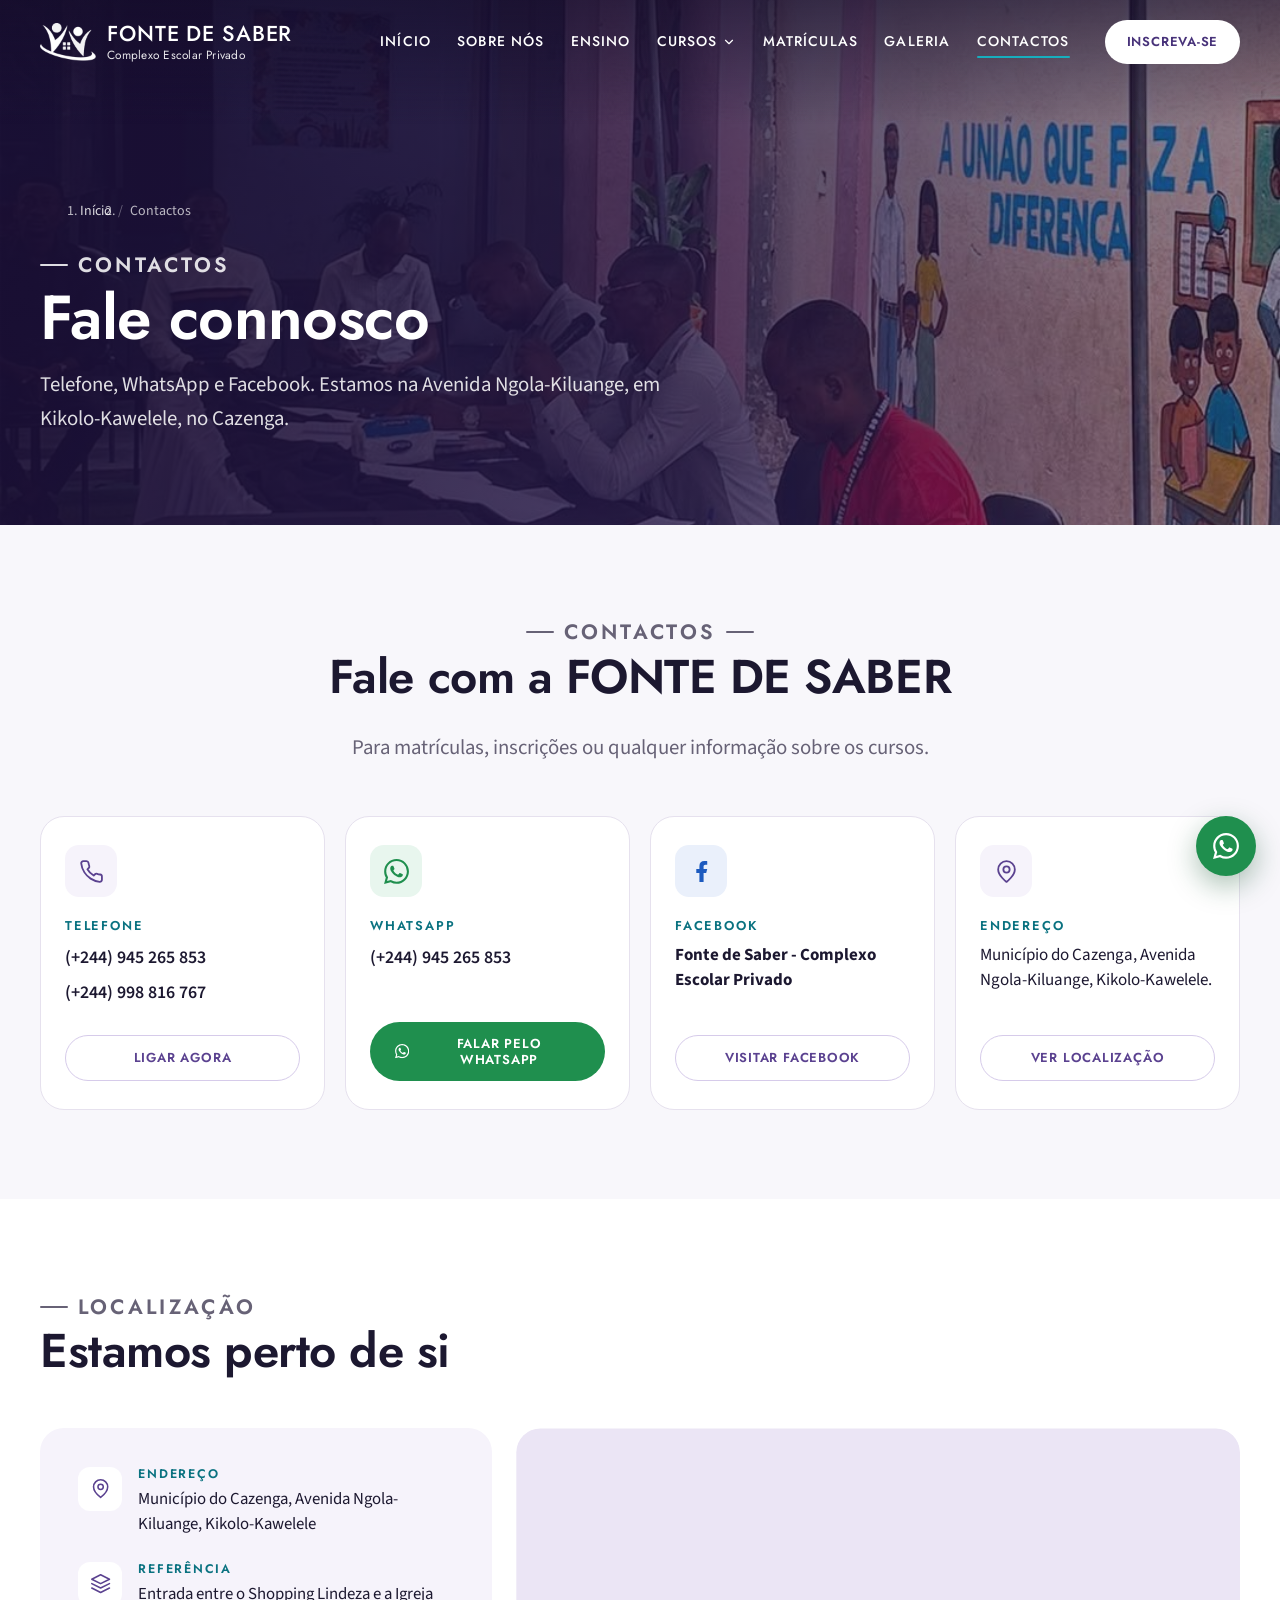
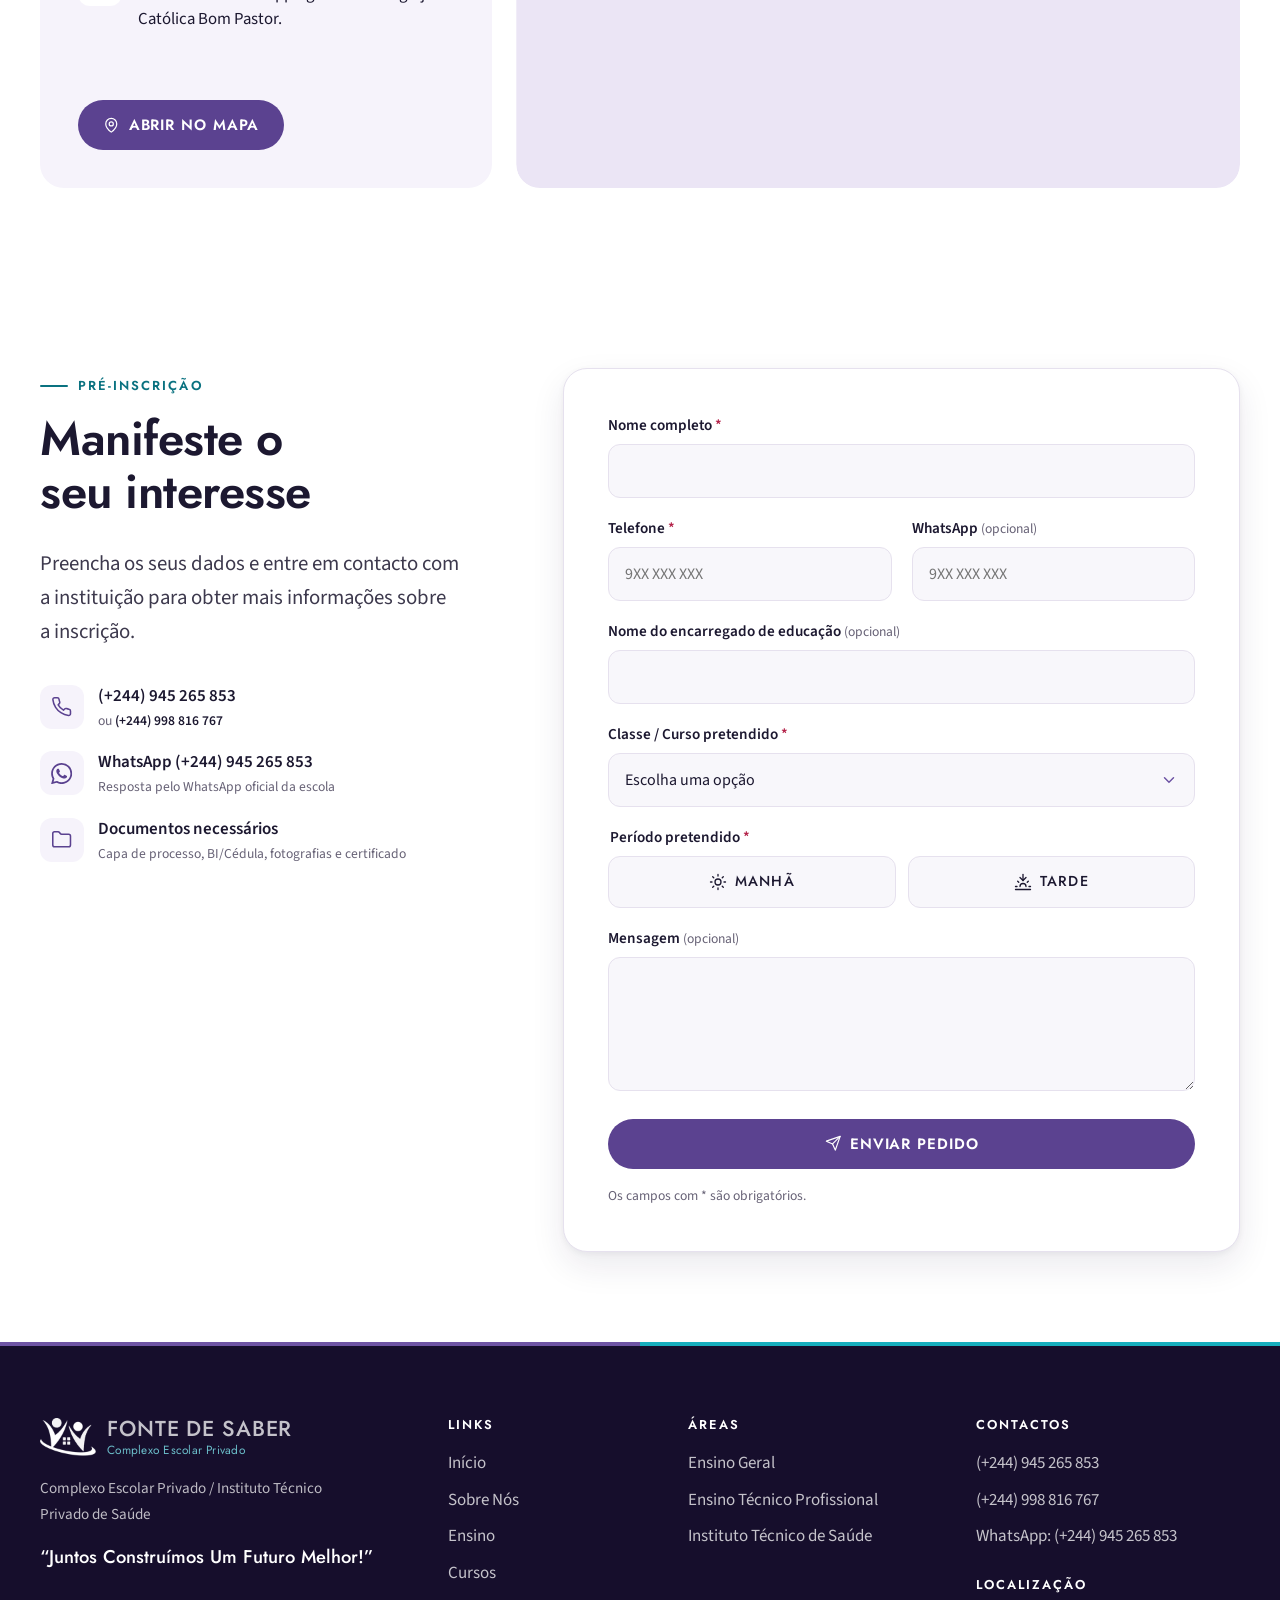
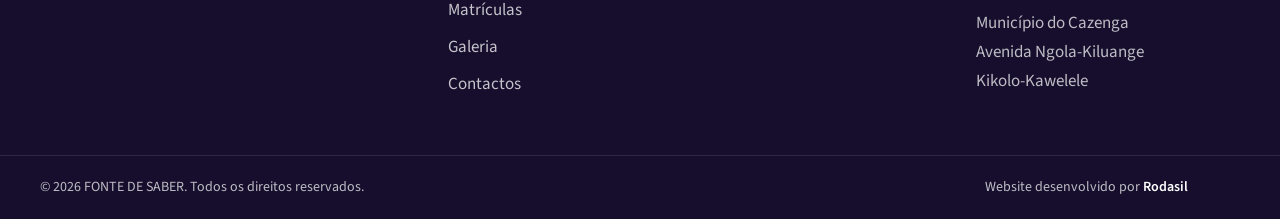
==== commit 8a1ed1a8: "Animações de entrada e transições entre páginas Co-Authored-By: Claude Opus 5.5 <noreply@anthropic.c" ====
--- a/contactos/index.html
+++ b/contactos/index.html
@@ -4,6 +4,7 @@
   <meta charset="utf-8">
   <meta name="viewport" content="width=device-width, initial-scale=1">
   <meta name="robots" content="noindex, nofollow">
+  <script>/* activa as animações antes do primeiro paint; is-nav = vindo de outra página do site */document.documentElement.className+=' js'+(document.referrer.indexOf(location.host)>-1?' is-nav':'');</script>
   <title>Contactos e Localização | FONTE DE SABER</title>
   <meta name="description" content="Contactos da FONTE DE SABER: (+244) 945 265 853, (+244) 998 816 767. Município do Cazenga, Avenida Ngola-Kiluange, Kikolo-Kawelele.">
   <meta name="keywords" content="Fonte de Saber, Complexo Escolar Privado, Instituto Técnico Privado de Saúde, Escola no Cazenga, Escola em Kikolo, Ensino no Cazenga, Análises Clínicas, Enfermagem, Farmácia, Gestão Empresarial, Redes e Sistemas Informáticos, Energia e Instalações Eléctricas">
--- a/assets/css/style.css
+++ b/assets/css/style.css
@@ -60,6 +60,7 @@
   --shadow-lg: 0 24px 60px rgba(34, 22, 65, .18);
   --header-h: 68px;
   --ease: cubic-bezier(.2, .7, .2, 1);
+  --ease-out: cubic-bezier(.16, 1, .3, 1);
 }
 @media (min-width: 768px) { :root { --gutter: 32px; } }
 @media (min-width: 1120px) { :root { --header-h: 84px; } }
@@ -723,14 +724,90 @@
 @media (min-width: 768px) { .wa-float { right: 24px; bottom: 24px; width: 60px; height: 60px; } }
 
 /* 7. ANIMAÇÕES ------------------------------------------------------------- */
-.js .reveal { opacity: 0; transform: translateY(22px); transition: opacity .8s var(--ease), transform .8s var(--ease); transition-delay: var(--d, 0s); }
+/* Entradas ao fazer scroll: main.js marca cada .reveal com data-anim e acrescenta .is-visible quando entra no ecrã;
+   no fim da entrada retira .reveal para o elemento recuperar as suas transições de hover.
+   Variantes: up (padrão), left, right, zoom, clip (imagens). Atraso individual via --d. */
+.js .reveal { opacity: 0; transform: translateY(28px); transition: opacity .9s var(--ease), transform .9s var(--ease), clip-path 1.1s var(--ease-out); transition-delay: var(--d, 0s); }
+.js .reveal[data-anim="left"] { transform: translateX(-40px); }
+.js .reveal[data-anim="right"] { transform: translateX(40px); }
+.js .reveal[data-anim="zoom"] { transform: translateY(24px) scale(.96); }
+.js .reveal[data-anim="clip"] { opacity: 1; transform: none; clip-path: inset(12% 12% 12% 12% round var(--radius-lg)); }
+.js .reveal[data-anim="clip"] img { transform: scale(1.18); transition: transform 1.6s var(--ease-out); transition-delay: var(--d, 0s); }
 .js .reveal.is-visible { opacity: 1; transform: none; }
-.js .hero .reveal { transition-duration: 1s; }
-
+.js .reveal.is-visible[data-anim="clip"] { clip-path: inset(0 0 0 0 round var(--radius-lg)); }
+.js .reveal.is-visible[data-anim="clip"] img { transform: none; }
+.js .hero .reveal { transition-duration: 1.1s; }
+
+/* Linha do eyebrow cresce depois do texto aparecer */
+.js .reveal.eyebrow::before, .js .reveal .eyebrow::before, .js .reveal .eyebrow::after { transform: scaleX(0); transform-origin: left; transition: transform .8s var(--ease) calc(var(--d, 0s) + .35s); }
+.js .reveal .eyebrow::after { transform-origin: right; }
+.js .reveal.is-visible.eyebrow::before, .js .reveal.is-visible .eyebrow::before, .js .reveal.is-visible .eyebrow::after { transform: none; }
+
+/* Linhas que se desenham: timeline do Ensino Geral e arco dos Caminhos */
+.js .timeline::before { transform: scaleY(0); transform-origin: top; transition: transform 1.6s var(--ease-out) .2s; }
+.js .timeline.is-drawn::before { transform: none; }
+.js .paths__line { clip-path: inset(0 100% 0 0); transition: clip-path 1.8s var(--ease-out) .3s; }
+.js .paths__line.is-drawn { clip-path: inset(0 0 0 0); }
+
+/* Hero da página inicial e cabeçalho das páginas internas: entrada ao carregar */
+@keyframes kenBurns { from { transform: scale(1.14); } to { transform: scale(1); } }
+@keyframes riseIn { from { opacity: 0; transform: translateY(26px); } to { opacity: 1; transform: none; } }
+@keyframes dropIn { from { opacity: 0; transform: translateY(-100%); } to { opacity: 1; transform: none; } }
+@keyframes popIn { 0% { opacity: 0; transform: scale(.4); } 70% { transform: scale(1.08); } 100% { opacity: 1; transform: none; } }
+.js .hero__bg, .js .page-hero__bg { animation: kenBurns 2.6s var(--ease-out) backwards; }
+.js .hero__badges li { animation: riseIn .9s var(--ease) backwards; animation-delay: calc(.55s + var(--i, 0) * .12s); }
+.js .hero__badges li:nth-child(2) { --i: 1; }
+.js .hero__badges li:nth-child(3) { --i: 2; }
+.js .page-hero .container > * { animation: riseIn .9s var(--ease) backwards; }
+.js .page-hero .container > :nth-child(2) { animation-delay: .1s; }
+.js .page-hero .container > :nth-child(3) { animation-delay: .2s; }
+.js .page-hero .container > :nth-child(4) { animation-delay: .3s; }
+.js .page-hero .container > :nth-child(5) { animation-delay: .4s; }
+/* o cabeçalho só desce na primeira página visitada; entre páginas fica fixo */
+.js:not(.is-nav) .site-header { animation: dropIn .7s var(--ease) backwards; }
+.js:not(.is-nav) .wa-float { animation: popIn .6s var(--ease) 1.2s backwards; }
+
+/* Galeria: as fotografias reaparecem com zoom suave ao mudar de filtro */
+@keyframes galleryIn { from { opacity: 0; transform: scale(.94) translateY(12px); } to { opacity: 1; transform: none; } }
+.js .gallery__item { animation: galleryIn .6s var(--ease) backwards; }
+
+/* Formulário: transição entre o formulário e a mensagem de sucesso */
+.form-success:not([hidden]) > * { animation: riseIn .6s var(--ease) backwards; }
+.form-success:not([hidden]) > :nth-child(2) { animation-delay: .12s; }
+.form-success:not([hidden]) > :nth-child(3) { animation-delay: .2s; }
+.form-success:not([hidden]) > :nth-child(n+4) { animation-delay: .28s; }
+.form-success:not([hidden]) > .form-success__icon { animation: popIn .6s var(--ease) backwards; }
+
+/* Barra de progresso de leitura (criada pelo main.js) */
+.scroll-progress { position: fixed; left: 0; top: 0; z-index: 120; width: 100%; height: 3px; background: linear-gradient(90deg, var(--purple-600), var(--teal-500)); transform: scaleX(0); transform-origin: left; pointer-events: none; }
+
+/* Transição entre páginas: View Transitions nativas (Chrome/Edge/Safari recentes);
+   nos outros navegadores o main.js faz um fade simples. */
+@view-transition { navigation: auto; }
+.site-header { view-transition-name: site-header; }
+.wa-float { view-transition-name: wa-float; }
+::view-transition-old(root) { animation: vtOut .28s var(--ease) both; }
+::view-transition-new(root) { animation: vtIn .5s var(--ease) both; }
+@keyframes vtOut { to { opacity: 0; transform: translateY(-12px); } }
+@keyframes vtIn { from { opacity: 0; transform: translateY(18px); } }
+body.is-leaving main, body.is-leaving .site-footer { opacity: 0; transform: translateY(-10px); transition: opacity .25s var(--ease), transform .25s var(--ease); }
+
+/* Movimento reduzido (definição do sistema): sem deslocações, zoom nem parallax; ficam só fades suaves */
+@keyframes fadeOnly { from { opacity: 0; } }
 @media (prefers-reduced-motion: reduce) {
   html { scroll-behavior: auto; }
-  *, *::before, *::after { animation-duration: .01ms !important; animation-iteration-count: 1 !important; transition-duration: .01ms !important; }
-  .js .reveal { opacity: 1; transform: none; }
+  .js .reveal, .js .reveal[data-anim] { transform: none; clip-path: none; transition: opacity .7s ease; transition-delay: var(--d, 0s); }
+  .js .reveal[data-anim="clip"] { opacity: 0; }
+  .js .reveal.is-visible { opacity: 1; }
+  .js .reveal[data-anim="clip"] img, .js .media img { transform: none; transition: none; }
+  .js .reveal .eyebrow::before, .js .reveal.eyebrow::before, .js .reveal .eyebrow::after, .js .timeline::before { transform: none; transition: none; }
+  .js .paths__line { clip-path: none; transition: none; }
+  .js .hero__bg, .js .page-hero__bg { animation: none; }
+  .js .hero__badges li, .js .page-hero .container > *, .js .gallery__item, .form-success:not([hidden]) > *, .form-success:not([hidden]) > .form-success__icon,
+  .js:not(.is-nav) .site-header, .js:not(.is-nav) .wa-float { animation-name: fadeOnly; }
+  .wa-float::before, .wa-float::after { animation: none; }
+  ::view-transition-old(root) { animation: fadeOnly .2s ease reverse both; }
+  ::view-transition-new(root) { animation: fadeOnly .3s ease both; }
 }
 
 /* Espaço para o botão flutuante do WhatsApp no fim da página */
